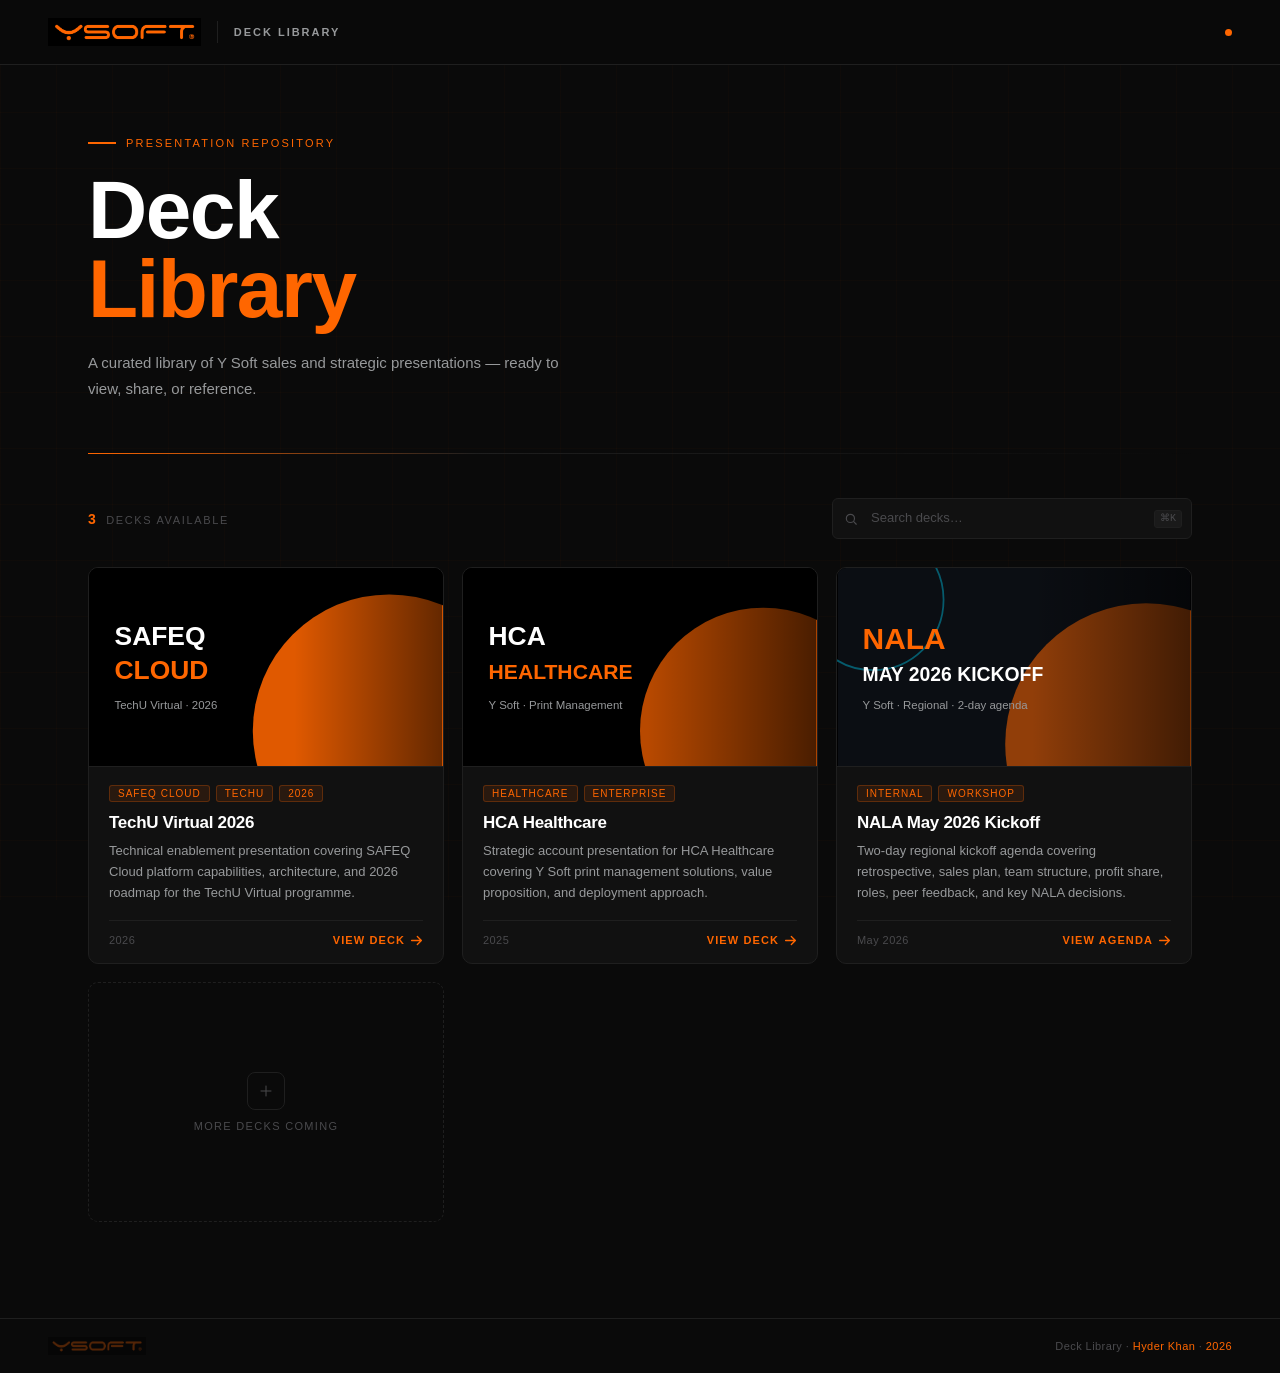
==== index.html @ 1282438c "Add NALA May 2026 Kickoff agenda + HCA Three Options edits - New deck: nala-may-2026-kickoff (2-day " ====
<!DOCTYPE html>
<html lang="en">
<head>
<meta charset="UTF-8">
<meta name="viewport" content="width=device-width, initial-scale=1.0">
<title>Y Soft · Deck Library</title>
<style>
  :root {
    --ys-orange:        #FF6600;
    --ys-orange-dim:    rgba(255,102,0,0.10);
    --ys-orange-border: rgba(255,102,0,0.25);
    --bg:               #0a0a0a;
    --surface:          #111111;
    --border:           #1f1f1f;
    --text:             #ffffff;
    --muted:            #97999B;
    --muted2:           #4a4a4d;
  }

  *, *::before, *::after { box-sizing: border-box; margin: 0; padding: 0; }

  body {
    background: var(--bg);
    color: var(--text);
    font-family: Arial, sans-serif;
    min-height: 100vh;
    overflow-x: hidden;
  }

  body::before {
    content: '';
    position: fixed;
    inset: 0;
    background-image:
      linear-gradient(rgba(255,102,0,0.025) 1px, transparent 1px),
      linear-gradient(90deg, rgba(255,102,0,0.025) 1px, transparent 1px);
    background-size: 56px 56px;
    pointer-events: none;
    z-index: 0;
  }

  /* Header */
  header {
    position: sticky;
    top: 0;
    z-index: 100;
    background: rgba(10,10,10,0.95);
    backdrop-filter: blur(14px);
    -webkit-backdrop-filter: blur(14px);
    border-bottom: 1px solid var(--border);
    padding: 0 48px;
  }

  .header-inner {
    max-width: 1200px;
    margin: 0 auto;
    height: 64px;
    display: flex;
    align-items: center;
    justify-content: space-between;
  }

  .logo { display: flex; align-items: center; gap: 16px; text-decoration: none; }

  .logo-img {
    height: 28px;
    width: auto;
    display: block;
  }

  .logo-divider { width: 1px; height: 22px; background: var(--border); }

  .logo-label {
    font-family: 'Arial Black', Arial, sans-serif;
    font-weight: 900;
    font-size: 11px;
    letter-spacing: 0.18em;
    text-transform: uppercase;
    color: var(--muted);
  }

  .live-dot {
    width: 7px; height: 7px; border-radius: 50%; background: var(--ys-orange);
    animation: blink 2.4s ease-in-out infinite;
  }
  @keyframes blink { 0%,100%{opacity:1;} 50%{opacity:0.35;} }

  /* Hero */
  .hero {
    position: relative;
    z-index: 1;
    max-width: 1200px;
    margin: 0 auto;
    padding: 72px 48px 52px;
  }

  .eyebrow { display: flex; align-items: center; gap: 10px; margin-bottom: 22px; }
  .eyebrow-bar { width: 28px; height: 2px; background: var(--ys-orange); }
  .eyebrow-text { font-size: 11px; letter-spacing: 0.2em; text-transform: uppercase; color: var(--ys-orange); }

  .hero-title {
    font-family: 'Arial Black', Arial, sans-serif;
    font-weight: 900;
    font-size: clamp(44px, 6.5vw, 82px);
    line-height: 0.96;
    letter-spacing: -1.5px;
    color: var(--text);
    margin-bottom: 22px;
  }
  .hero-title em { font-style: normal; color: var(--ys-orange); }
  .hero-sub { font-size: 15px; color: var(--muted); max-width: 480px; line-height: 1.7; }

  /* Rule */
  .rule { position: relative; z-index: 1; max-width: 1200px; margin: 0 auto; padding: 0 48px; }
  .rule-line { height: 1px; background: linear-gradient(90deg, var(--ys-orange), var(--border) 35%, transparent); }

  /* Grid */
  .decks { position: relative; z-index: 1; max-width: 1200px; margin: 0 auto; padding: 44px 48px 96px; }

  .grid-meta { display: flex; align-items: baseline; justify-content: space-between; margin-bottom: 28px; }
  .grid-count { font-size: 11px; letter-spacing: 0.15em; text-transform: uppercase; color: var(--muted2); }
  .grid-count strong { color: var(--ys-orange); font-size: 14px; margin-right: 4px; }

  .deck-grid {
    display: grid;
    grid-template-columns: repeat(auto-fill, minmax(340px, 1fr));
    gap: 18px;
  }

  /* Card */
  .card {
    background: var(--surface);
    border: 1px solid var(--border);
    border-radius: 10px;
    overflow: hidden;
    text-decoration: none;
    display: block;
    transition: transform .25s cubic-bezier(.2,0,0,1), border-color .25s, box-shadow .25s;
    animation: up .4s ease both;
  }
  .card:nth-child(1){animation-delay:.06s}
  .card:nth-child(2){animation-delay:.13s}
  .card:nth-child(3){animation-delay:.20s}
  @keyframes up { from{opacity:0;transform:translateY(18px)} to{opacity:1;transform:none} }

  .card:hover {
    transform: translateY(-5px);
    border-color: var(--ys-orange);
    box-shadow: 0 18px 52px rgba(255,102,0,.13), 0 0 0 1px rgba(255,102,0,.18);
  }

  .card-thumb {
    width: 100%; aspect-ratio: 16/9;
    display: block; overflow: hidden;
    border-bottom: 1px solid var(--border);
    background: #000;
  }
  .card-thumb svg { width: 100%; height: 100%; display: block; }

  .card-body { padding: 18px 20px 16px; }

  .card-tags { display: flex; gap: 6px; flex-wrap: wrap; margin-bottom: 11px; }
  .tag {
    font-size: 10px; letter-spacing: .1em; text-transform: uppercase;
    color: var(--ys-orange);
    background: var(--ys-orange-dim);
    border: 1px solid var(--ys-orange-border);
    padding: 2px 8px; border-radius: 3px;
  }

  .card-title {
    font-family: 'Arial Black', Arial, sans-serif;
    font-weight: 900; font-size: 17px;
    color: var(--text); line-height: 1.2;
    letter-spacing: -.3px; margin-bottom: 8px;
  }

  .card-desc { font-size: 13px; color: var(--muted); line-height: 1.6; margin-bottom: 16px; }

  .card-foot {
    display: flex; align-items: center; justify-content: space-between;
    padding-top: 13px; border-top: 1px solid var(--border);
  }
  .card-date { font-size: 11px; color: var(--muted2); letter-spacing: .04em; }

  .card-cta {
    display: flex; align-items: center; gap: 5px;
    font-size: 11px; font-weight: 700; letter-spacing: .1em; text-transform: uppercase;
    color: var(--ys-orange); transition: gap .2s;
  }
  .card:hover .card-cta { gap: 9px; }
  .card-cta svg { width: 13px; height: 13px; transition: transform .2s; }
  .card:hover .card-cta svg { transform: translateX(2px); }

  /* Placeholder */
  .card-placeholder {
    background: transparent;
    border: 1px dashed var(--border);
    border-radius: 10px;
    min-height: 240px;
    display: flex; flex-direction: column;
    align-items: center; justify-content: center; gap: 10px;
  }
  .ph-icon {
    width: 38px; height: 38px; border-radius: 8px;
    border: 1px solid var(--border);
    display: flex; align-items: center; justify-content: center;
    color: var(--muted2);
  }
  .ph-text { font-size: 11px; letter-spacing: .12em; text-transform: uppercase; color: var(--muted2); }

  /* Footer */
  footer { position: relative; z-index: 1; border-top: 1px solid var(--border); padding: 18px 48px; }
  .footer-inner {
    max-width: 1200px; margin: 0 auto;
    display: flex; align-items: center; justify-content: space-between;
  }
  .footer-logo { height: 18px; width: auto; opacity: 0.3; display: block; }
  .footer-text { font-size: 11px; color: var(--muted2); letter-spacing: .04em; }
  .footer-text span { color: var(--ys-orange); }

  @media(max-width:768px){
    header,.hero,.rule,.decks,footer { padding-left: 20px; padding-right: 20px; }
    .hero { padding-top: 40px; padding-bottom: 32px; }
    .deck-grid { grid-template-columns: 1fr; }
    .grid-meta { flex-direction: column; align-items: stretch; gap: 12px; }
    .search { max-width: 100%; }
    .search-kbd { display: none; }
  }

  /* Search */
  .grid-meta { display: flex; align-items: center; justify-content: space-between; gap: 18px; }
  .search { position: relative; flex: 1; max-width: 360px; }
  .search input {
    width: 100%;
    background: var(--surface);
    border: 1px solid var(--border);
    border-radius: 6px;
    color: var(--text);
    font: 13px/1.4 Arial, sans-serif;
    padding: 10px 56px 10px 38px;
    outline: none;
    transition: border-color .2s, box-shadow .2s;
  }
  .search input::placeholder { color: var(--muted2); }
  .search input:focus {
    border-color: var(--ys-orange);
    box-shadow: 0 0 0 3px rgba(255,102,0,0.10);
  }
  .search input::-webkit-search-cancel-button { display: none; }
  .search-icon {
    position: absolute; left: 12px; top: 50%;
    transform: translateY(-50%);
    width: 14px; height: 14px;
    color: var(--muted2);
    pointer-events: none;
  }
  .search-kbd {
    position: absolute; right: 10px; top: 50%;
    transform: translateY(-50%);
    font: 10px/1 ui-monospace, "SF Mono", Menlo, monospace;
    color: var(--muted2);
    background: rgba(255,255,255,0.04);
    border: 1px solid var(--border);
    border-radius: 3px;
    padding: 3px 5px;
    pointer-events: none;
  }
  .search-clear {
    position: absolute; right: 8px; top: 50%;
    transform: translateY(-50%);
    width: 22px; height: 22px;
    border: 0; border-radius: 4px;
    background: transparent; color: var(--muted);
    cursor: pointer;
    display: none;
    align-items: center; justify-content: center;
  }
  .search-clear:hover { color: var(--text); background: var(--border); }
  .search.has-value .search-kbd { display: none; }
  .search.has-value .search-clear { display: flex; }

  /* Filter states */
  .card.is-hidden, .card-placeholder.is-hidden { display: none; }

  .empty-state {
    display: none;
    text-align: center;
    padding: 56px 20px 80px;
    color: var(--muted);
  }
  .empty-state.is-shown { display: block; }
  .empty-state strong {
    color: var(--text); display: block;
    margin-bottom: 6px; font-size: 15px;
    font-family: 'Arial Black', Arial, sans-serif;
    letter-spacing: -.2px;
  }
  .empty-state em { font-style: normal; color: var(--ys-orange); }
  .empty-state span { font-size: 12px; color: var(--muted2); }

  /* Highlight matches */
  .card mark {
    background: var(--ys-orange-dim);
    color: var(--ys-orange);
    padding: 0 2px;
    border-radius: 2px;
  }
</style>
</head>
<body>

<header>
  <div class="header-inner">
    <a href="/" class="logo">
      <img class="logo-img" src="[data-uri]" alt="Y Soft">
      <div class="logo-divider"></div>
      <span class="logo-label">Deck Library</span>
    </a>
    <div class="live-dot"></div>
  </div>
</header>

<section class="hero">
  <div class="eyebrow">
    <div class="eyebrow-bar"></div>
    <span class="eyebrow-text">Presentation Repository</span>
  </div>
  <h1 class="hero-title">Deck<br><em>Library</em></h1>
  <p class="hero-sub">A curated library of Y Soft sales and strategic presentations — ready to view, share, or reference.</p>
</section>

<div class="rule"><div class="rule-line"></div></div>

<section class="decks">
  <div class="grid-meta">
    <span class="grid-count"><strong id="count">2</strong> <span id="count-label">decks available</span></span>
    <div class="search" id="search">
      <svg class="search-icon" viewBox="0 0 24 24" fill="none" stroke="currentColor" stroke-width="2" stroke-linecap="round" stroke-linejoin="round" aria-hidden="true">
        <circle cx="11" cy="11" r="7"/>
        <path d="M21 21l-4.35-4.35"/>
      </svg>
      <input type="search" id="search-input" placeholder="Search decks…" aria-label="Search decks" autocomplete="off" />
      <span class="search-kbd" aria-hidden="true">⌘K</span>
      <button class="search-clear" id="search-clear" type="button" aria-label="Clear search">
        <svg width="12" height="12" viewBox="0 0 24 24" fill="none" stroke="currentColor" stroke-width="2.4" stroke-linecap="round"><path d="M6 6l12 12M18 6L6 18"/></svg>
      </button>
    </div>
  </div>

  <div class="deck-grid">

    <!-- TechU 2026 -->
    <a class="card" href="./techu2026/">
      <div class="card-thumb">
        <svg viewBox="0 0 400 225" xmlns="http://www.w3.org/2000/svg">
          <rect width="400" height="225" fill="#000"/>
          <circle cx="340" cy="185" r="155" fill="#FF6600" opacity="0.88"/>
          <defs>
            <linearGradient id="g1" x1="0" y1="0" x2="1" y2="0">
              <stop offset="0%" stop-color="#000" stop-opacity="0"/>
              <stop offset="58%" stop-color="#000" stop-opacity="0"/>
              <stop offset="100%" stop-color="#000" stop-opacity="0.55"/>
            </linearGradient>
          </defs>
          <rect width="400" height="225" fill="url(#g1)"/>
          <text x="28" y="88" font-family="Arial Black,sans-serif" font-weight="900" font-size="30" fill="#ffffff">SAFEQ</text>
          <text x="28" y="126" font-family="Arial Black,sans-serif" font-weight="900" font-size="30" fill="#FF6600">CLOUD</text>
          <text x="28" y="160" font-family="Arial,sans-serif" font-size="13" fill="#97999B">TechU Virtual · 2026</text>
        </svg>
      </div>
      <div class="card-body">
        <div class="card-tags">
          <span class="tag">SAFEQ Cloud</span>
          <span class="tag">TechU</span>
          <span class="tag">2026</span>
        </div>
        <div class="card-title">TechU Virtual 2026</div>
        <p class="card-desc">Technical enablement presentation covering SAFEQ Cloud platform capabilities, architecture, and 2026 roadmap for the TechU Virtual programme.</p>
        <div class="card-foot">
          <span class="card-date">2026</span>
          <span class="card-cta">View Deck
            <svg viewBox="0 0 24 24" fill="none" stroke="currentColor" stroke-width="2.5">
              <path stroke-linecap="round" stroke-linejoin="round" d="M13.5 4.5 21 12m0 0-7.5 7.5M21 12H3"/>
            </svg>
          </span>
        </div>
      </div>
    </a>

    <!-- HCA Healthcare -->
    <a class="card" href="./hca-healthcare/">
      <div class="card-thumb">
        <svg viewBox="0 0 400 225" xmlns="http://www.w3.org/2000/svg">
          <rect width="400" height="225" fill="#000"/>
          <circle cx="340" cy="185" r="140" fill="#FF6600" opacity="0.72"/>
          <defs>
            <linearGradient id="g2" x1="0" y1="0" x2="1" y2="0">
              <stop offset="0%" stop-color="#000" stop-opacity="0"/>
              <stop offset="52%" stop-color="#000" stop-opacity="0"/>
              <stop offset="100%" stop-color="#000" stop-opacity="0.60"/>
            </linearGradient>
          </defs>
          <rect width="400" height="225" fill="url(#g2)"/>
          <text x="28" y="88" font-family="Arial Black,sans-serif" font-weight="900" font-size="30" fill="#ffffff">HCA</text>
          <text x="28" y="126" font-family="Arial Black,sans-serif" font-weight="900" font-size="24" fill="#FF6600">HEALTHCARE</text>
          <text x="28" y="160" font-family="Arial,sans-serif" font-size="13" fill="#97999B">Y Soft · Print Management</text>
        </svg>
      </div>
      <div class="card-body">
        <div class="card-tags">
          <span class="tag">Healthcare</span>
          <span class="tag">Enterprise</span>
        </div>
        <div class="card-title">HCA Healthcare</div>
        <p class="card-desc">Strategic account presentation for HCA Healthcare covering Y Soft print management solutions, value proposition, and deployment approach.</p>
        <div class="card-foot">
          <span class="card-date">2025</span>
          <span class="card-cta">View Deck
            <svg viewBox="0 0 24 24" fill="none" stroke="currentColor" stroke-width="2.5">
              <path stroke-linecap="round" stroke-linejoin="round" d="M13.5 4.5 21 12m0 0-7.5 7.5M21 12H3"/>
            </svg>
          </span>
        </div>
      </div>
    </a>

    <!-- NALA May 2026 Kickoff -->
    <a class="card" href="./nala-may-2026-kickoff/">
      <div class="card-thumb">
        <svg viewBox="0 0 400 225" xmlns="http://www.w3.org/2000/svg">
          <rect width="400" height="225" fill="#0B0E13"/>
          <circle cx="350" cy="200" r="160" fill="#FF6600" opacity="0.55"/>
          <circle cx="40" cy="36" r="80" fill="none" stroke="#009CB6" stroke-width="2" opacity="0.55"/>
          <defs>
            <linearGradient id="g3" x1="0" y1="0" x2="1" y2="0">
              <stop offset="0%" stop-color="#000" stop-opacity="0"/>
              <stop offset="55%" stop-color="#000" stop-opacity="0"/>
              <stop offset="100%" stop-color="#000" stop-opacity="0.55"/>
            </linearGradient>
          </defs>
          <rect width="400" height="225" fill="url(#g3)"/>
          <text x="28" y="92" font-family="Arial Black,sans-serif" font-weight="900" font-size="34" fill="#FF6600">NALA</text>
          <text x="28" y="128" font-family="Arial Black,sans-serif" font-weight="900" font-size="22" fill="#ffffff">MAY 2026 KICKOFF</text>
          <text x="28" y="160" font-family="Arial,sans-serif" font-size="13" fill="#97999B">Y Soft · Regional · 2-day agenda</text>
        </svg>
      </div>
      <div class="card-body">
        <div class="card-tags">
          <span class="tag">Internal</span>
          <span class="tag">Workshop</span>
        </div>
        <div class="card-title">NALA May 2026 Kickoff</div>
        <p class="card-desc">Two-day regional kickoff agenda covering retrospective, sales plan, team structure, profit share, roles, peer feedback, and key NALA decisions.</p>
        <div class="card-foot">
          <span class="card-date">May 2026</span>
          <span class="card-cta">View Agenda
            <svg viewBox="0 0 24 24" fill="none" stroke="currentColor" stroke-width="2.5">
              <path stroke-linecap="round" stroke-linejoin="round" d="M13.5 4.5 21 12m0 0-7.5 7.5M21 12H3"/>
            </svg>
          </span>
        </div>
      </div>
    </a>

    <!-- Placeholder -->
    <div class="card-placeholder">
      <div class="ph-icon">
        <svg width="16" height="16" viewBox="0 0 24 24" fill="none" stroke="currentColor" stroke-width="1.5">
          <path stroke-linecap="round" stroke-linejoin="round" d="M12 4.5v15m7.5-7.5h-15"/>
        </svg>
      </div>
      <span class="ph-text">More decks coming</span>
    </div>

  </div>

  <div class="empty-state" id="empty-state" role="status" aria-live="polite">
    <strong>No decks match <em id="empty-q"></em></strong>
    <span>Try a different keyword, or clear the search.</span>
  </div>
</section>

<footer>
  <div class="footer-inner">
    <img class="footer-logo" src="[data-uri]" alt="Y Soft">
    <span class="footer-text">Deck Library · <span>Hyder Khan</span> · <span id="yr"></span></span>
  </div>
</footer>

<script>document.getElementById('yr').textContent = new Date().getFullYear();</script>

<script>
(() => {
  const $ = (s) => document.querySelector(s);
  const $$ = (s) => Array.from(document.querySelectorAll(s));

  const wrap      = $('#search');
  const input     = $('#search-input');
  const clearBtn  = $('#search-clear');
  const count     = $('#count');
  const countLbl  = $('#count-label');
  const empty     = $('#empty-state');
  const emptyQ    = $('#empty-q');

  const cards = $$('.card[href]');
  const placeholder = $('.card-placeholder');

  const items = cards.map((el) => ({
    el,
    titleEl: el.querySelector('.card-title'),
    descEl:  el.querySelector('.card-desc'),
    title:   el.querySelector('.card-title')?.textContent || '',
    desc:    el.querySelector('.card-desc')?.textContent  || '',
    tags:    Array.from(el.querySelectorAll('.tag')).map((t) => t.textContent).join(' '),
  }));

  function escapeRegExp(s) { return s.replace(/[.*+?^${}()|[\]\\]/g, '\\$&'); }

  // Replace child nodes safely (no innerHTML); wrap matches in <mark>.
  function applyHighlight(el, text, q) {
    if (!el) return;
    el.replaceChildren();
    if (!q) { el.appendChild(document.createTextNode(text)); return; }
    const re = new RegExp('(' + escapeRegExp(q) + ')', 'gi');
    text.split(re).forEach((part, i) => {
      if (!part) return;
      if (i % 2 === 1) {
        const mark = document.createElement('mark');
        mark.textContent = part;
        el.appendChild(mark);
      } else {
        el.appendChild(document.createTextNode(part));
      }
    });
  }

  function applyFilter(q) {
    const needle = q.trim().toLowerCase();
    let visible = 0;
    items.forEach((it) => {
      const hay = (it.title + ' ' + it.desc + ' ' + it.tags).toLowerCase();
      const match = !needle || hay.includes(needle);
      it.el.classList.toggle('is-hidden', !match);
      if (match) visible++;
      applyHighlight(it.titleEl, it.title, needle);
      applyHighlight(it.descEl,  it.desc,  needle);
    });

    if (placeholder) placeholder.classList.toggle('is-hidden', !!needle);

    count.textContent = visible;
    countLbl.textContent = (visible === 1 ? 'deck' : 'decks') + (needle ? ' found' : ' available');

    const showEmpty = !!needle && visible === 0;
    empty.classList.toggle('is-shown', showEmpty);
    if (showEmpty) emptyQ.textContent = '“' + q + '”';

    wrap.classList.toggle('has-value', !!needle);

    const url = new URL(location.href);
    if (needle) url.searchParams.set('q', q);
    else url.searchParams.delete('q');
    history.replaceState(null, '', url.toString());
  }

  // Init: pick up ?q= on page load
  const initial = new URLSearchParams(location.search).get('q') || '';
  if (initial) input.value = initial;
  applyFilter(input.value);

  input.addEventListener('input', (e) => applyFilter(e.target.value));
  clearBtn.addEventListener('click', () => { input.value = ''; applyFilter(''); input.focus(); });

  // ⌘/Ctrl + K to focus, Esc to clear
  window.addEventListener('keydown', (e) => {
    const isMod = e.metaKey || e.ctrlKey;
    if (isMod && e.key.toLowerCase() === 'k') {
      e.preventDefault(); input.focus(); input.select();
    } else if (e.key === 'Escape' && document.activeElement === input) {
      input.value = ''; applyFilter(''); input.blur();
    }
  });
})();
</script>
</body>
</html>
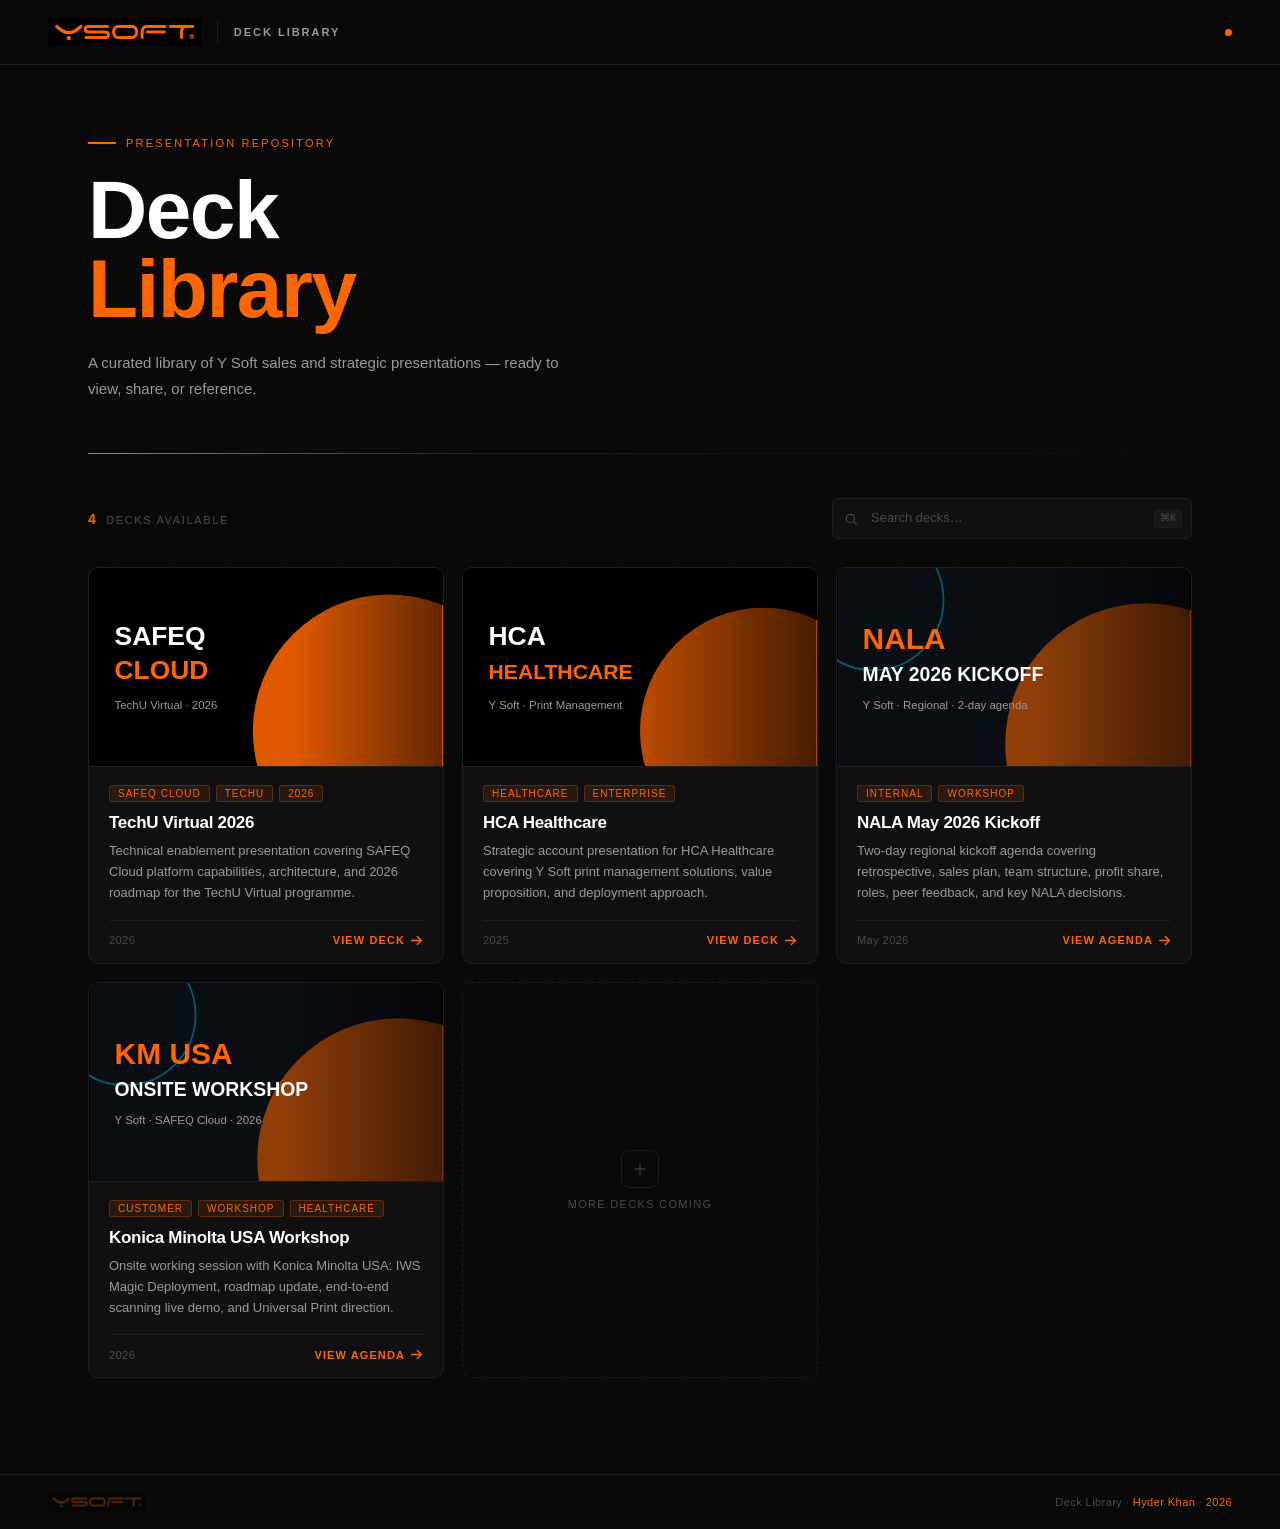
==== commit 18a88b83: "Add SAFEQ Cloud TechU Fundamentals deck + KM USA workshop - safeq-cloud-techu-fundamentals: Class 1 " ====
--- a/index.html
+++ b/index.html
@@ -463,6 +463,45 @@
       </div>
     </a>
 
+    <!-- Konica Minolta USA Workshop -->
+    <a class="card" href="./konica-minolta-usa-workshop/">
+      <div class="card-thumb">
+        <svg viewBox="0 0 400 225" xmlns="http://www.w3.org/2000/svg">
+          <rect width="400" height="225" fill="#0B0E13"/>
+          <circle cx="350" cy="200" r="160" fill="#FF6600" opacity="0.55"/>
+          <circle cx="40" cy="36" r="80" fill="none" stroke="#009CB6" stroke-width="2" opacity="0.55"/>
+          <defs>
+            <linearGradient id="g4" x1="0" y1="0" x2="1" y2="0">
+              <stop offset="0%" stop-color="#000" stop-opacity="0"/>
+              <stop offset="55%" stop-color="#000" stop-opacity="0"/>
+              <stop offset="100%" stop-color="#000" stop-opacity="0.55"/>
+            </linearGradient>
+          </defs>
+          <rect width="400" height="225" fill="url(#g4)"/>
+          <text x="28" y="92" font-family="Arial Black,sans-serif" font-weight="900" font-size="34" fill="#FF6600">KM USA</text>
+          <text x="28" y="128" font-family="Arial Black,sans-serif" font-weight="900" font-size="22" fill="#ffffff">ONSITE WORKSHOP</text>
+          <text x="28" y="160" font-family="Arial,sans-serif" font-size="13" fill="#97999B">Y Soft &middot; SAFEQ Cloud &middot; 2026</text>
+        </svg>
+      </div>
+      <div class="card-body">
+        <div class="card-tags">
+          <span class="tag">Customer</span>
+          <span class="tag">Workshop</span>
+          <span class="tag">Healthcare</span>
+        </div>
+        <div class="card-title">Konica Minolta USA Workshop</div>
+        <p class="card-desc">Onsite working session with Konica Minolta USA: IWS Magic Deployment, roadmap update, end-to-end scanning live demo, and Universal Print direction.</p>
+        <div class="card-foot">
+          <span class="card-date">2026</span>
+          <span class="card-cta">View Agenda
+            <svg viewBox="0 0 24 24" fill="none" stroke="currentColor" stroke-width="2.5">
+              <path stroke-linecap="round" stroke-linejoin="round" d="M13.5 4.5 21 12m0 0-7.5 7.5M21 12H3"/>
+            </svg>
+          </span>
+        </div>
+      </div>
+    </a>
+
     <!-- Placeholder -->
     <div class="card-placeholder">
       <div class="ph-icon">
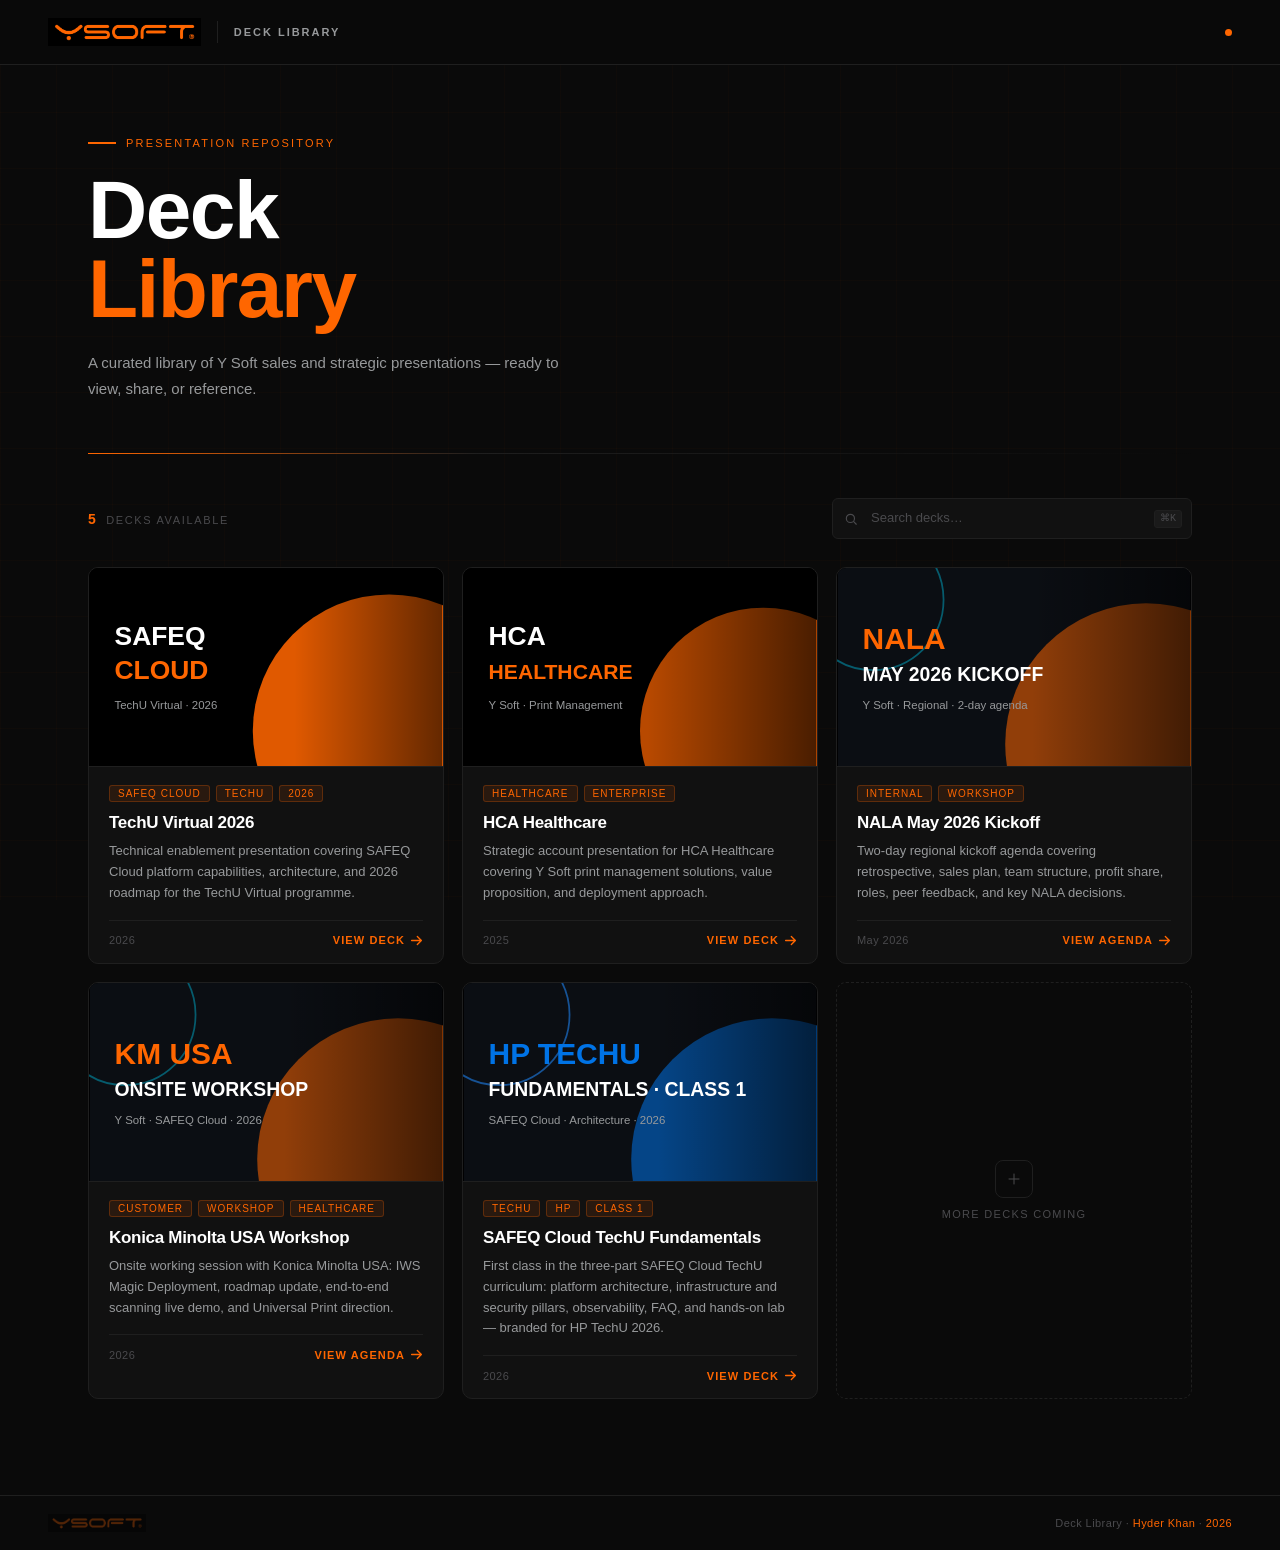
==== commit e34dbd50: "SAFEQ Cloud TechU Fundamentals: blue theme + card grids + gallery card - Migrate deck-wide accent fr" ====
--- a/index.html
+++ b/index.html
@@ -502,6 +502,45 @@
       </div>
     </a>
 
+    <!-- SAFEQ Cloud TechU Fundamentals (Class 1) -->
+    <a class="card" href="./safeq-cloud-techu-fundamentals/">
+      <div class="card-thumb">
+        <svg viewBox="0 0 400 225" xmlns="http://www.w3.org/2000/svg">
+          <rect width="400" height="225" fill="#0B0E13"/>
+          <circle cx="350" cy="200" r="160" fill="#0073E6" opacity="0.55"/>
+          <circle cx="40" cy="36" r="80" fill="none" stroke="#1F8AFF" stroke-width="2" opacity="0.55"/>
+          <defs>
+            <linearGradient id="g5" x1="0" y1="0" x2="1" y2="0">
+              <stop offset="0%" stop-color="#000" stop-opacity="0"/>
+              <stop offset="55%" stop-color="#000" stop-opacity="0"/>
+              <stop offset="100%" stop-color="#000" stop-opacity="0.55"/>
+            </linearGradient>
+          </defs>
+          <rect width="400" height="225" fill="url(#g5)"/>
+          <text x="28" y="92" font-family="Arial Black,sans-serif" font-weight="900" font-size="34" fill="#0073E6">HP TECHU</text>
+          <text x="28" y="128" font-family="Arial Black,sans-serif" font-weight="900" font-size="22" fill="#ffffff">FUNDAMENTALS &middot; CLASS 1</text>
+          <text x="28" y="160" font-family="Arial,sans-serif" font-size="13" fill="#97999B">SAFEQ Cloud &middot; Architecture &middot; 2026</text>
+        </svg>
+      </div>
+      <div class="card-body">
+        <div class="card-tags">
+          <span class="tag">TechU</span>
+          <span class="tag">HP</span>
+          <span class="tag">Class 1</span>
+        </div>
+        <div class="card-title">SAFEQ Cloud TechU Fundamentals</div>
+        <p class="card-desc">First class in the three-part SAFEQ Cloud TechU curriculum: platform architecture, infrastructure and security pillars, observability, FAQ, and hands-on lab &mdash; branded for HP TechU 2026.</p>
+        <div class="card-foot">
+          <span class="card-date">2026</span>
+          <span class="card-cta">View Deck
+            <svg viewBox="0 0 24 24" fill="none" stroke="currentColor" stroke-width="2.5">
+              <path stroke-linecap="round" stroke-linejoin="round" d="M13.5 4.5 21 12m0 0-7.5 7.5M21 12H3"/>
+            </svg>
+          </span>
+        </div>
+      </div>
+    </a>
+
     <!-- Placeholder -->
     <div class="card-placeholder">
       <div class="ph-icon">
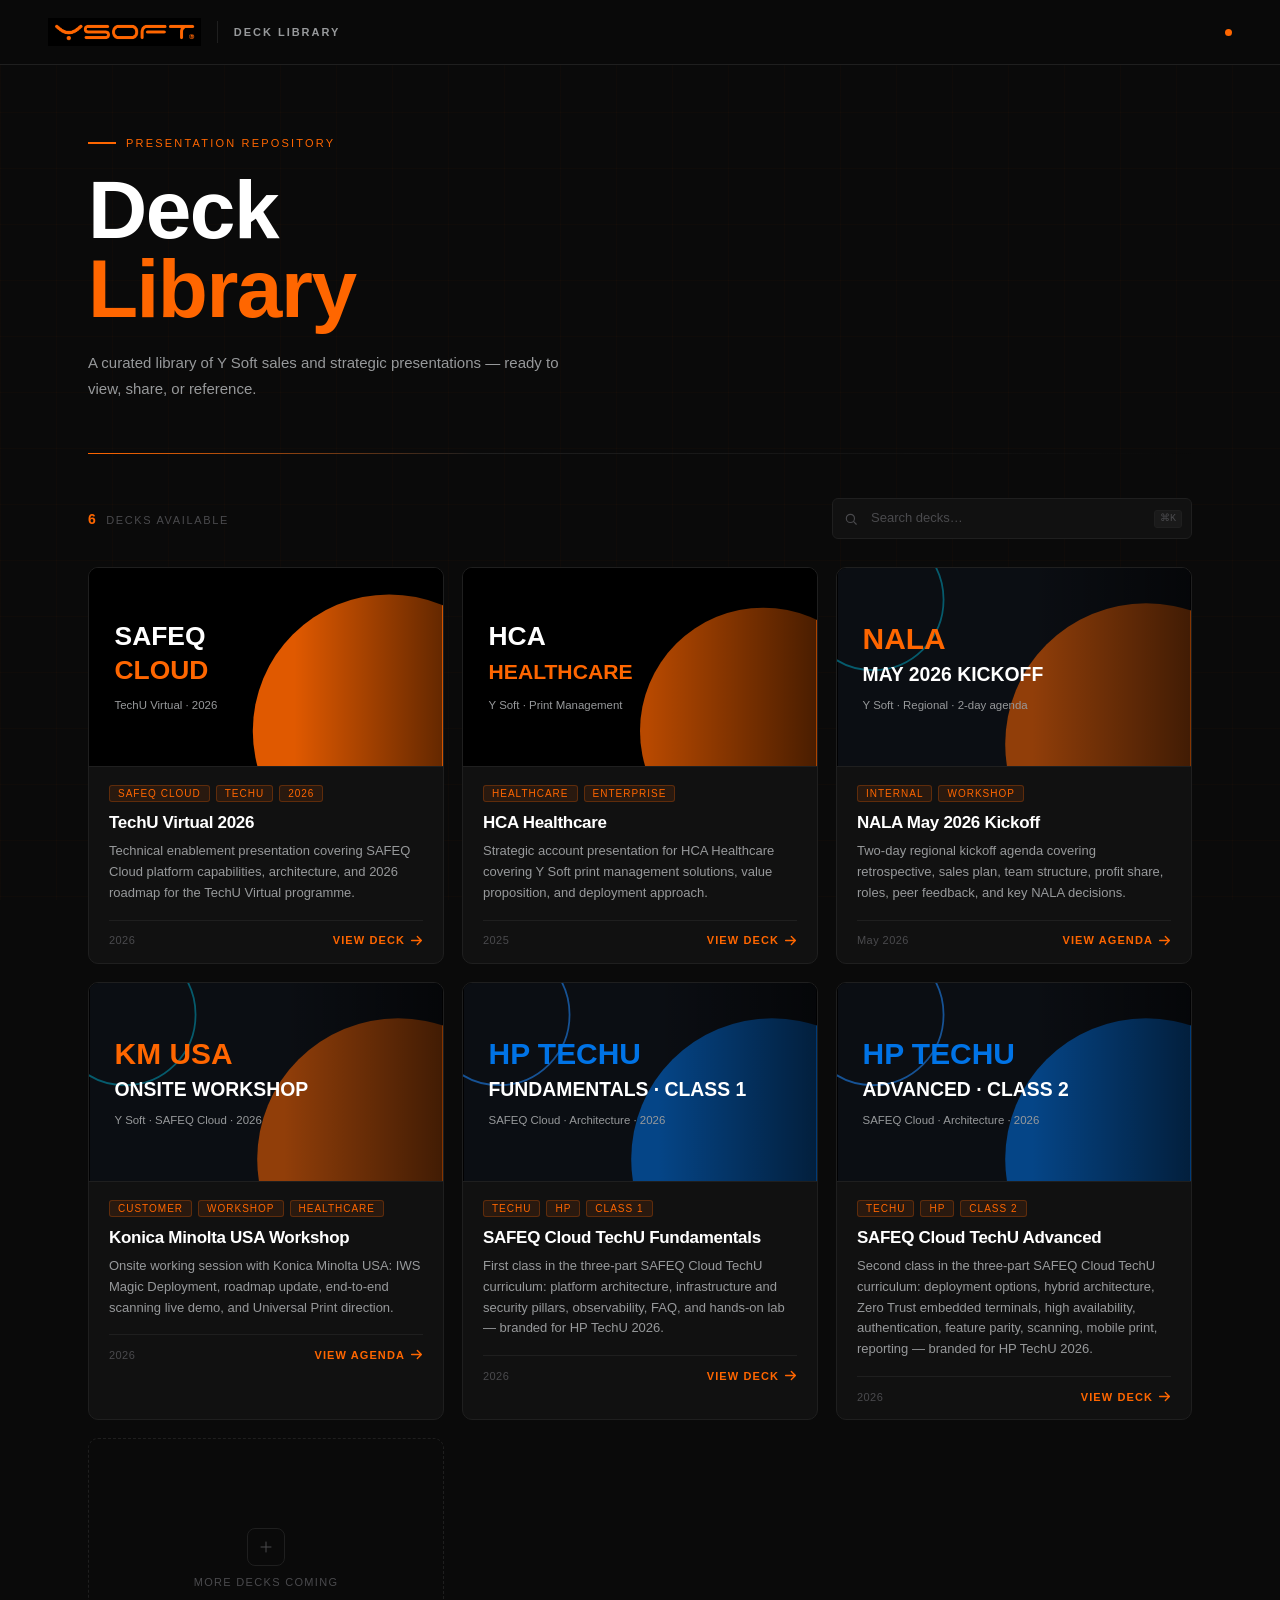
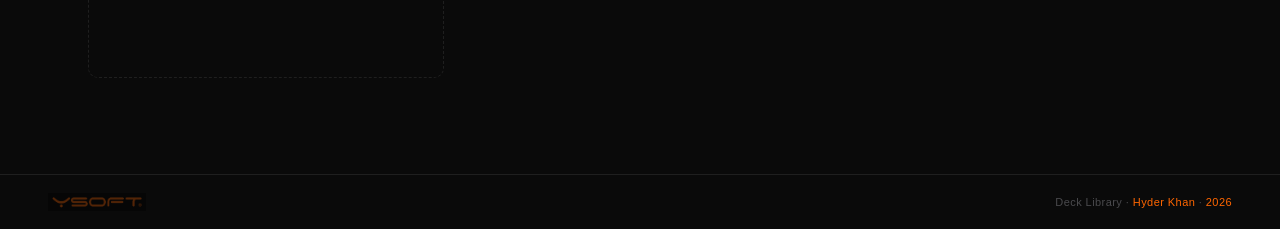
==== commit 4a9103dd: "SAFEQ Cloud TechU Advanced (Class 2): full deck + gallery card 24-slide HP TechU 2026-branded deck f" ====
--- a/index.html
+++ b/index.html
@@ -541,6 +541,45 @@
       </div>
     </a>
 
+    <!-- SAFEQ Cloud TechU Advanced (Class 2) -->
+    <a class="card" href="./safeq-cloud-techu-advanced/">
+      <div class="card-thumb">
+        <svg viewBox="0 0 400 225" xmlns="http://www.w3.org/2000/svg">
+          <rect width="400" height="225" fill="#0B0E13"/>
+          <circle cx="350" cy="200" r="160" fill="#0073E6" opacity="0.55"/>
+          <circle cx="40" cy="36" r="80" fill="none" stroke="#1F8AFF" stroke-width="2" opacity="0.55"/>
+          <defs>
+            <linearGradient id="g6" x1="0" y1="0" x2="1" y2="0">
+              <stop offset="0%" stop-color="#000" stop-opacity="0"/>
+              <stop offset="55%" stop-color="#000" stop-opacity="0"/>
+              <stop offset="100%" stop-color="#000" stop-opacity="0.55"/>
+            </linearGradient>
+          </defs>
+          <rect width="400" height="225" fill="url(#g6)"/>
+          <text x="28" y="92" font-family="Arial Black,sans-serif" font-weight="900" font-size="34" fill="#0073E6">HP TECHU</text>
+          <text x="28" y="128" font-family="Arial Black,sans-serif" font-weight="900" font-size="22" fill="#ffffff">ADVANCED &middot; CLASS 2</text>
+          <text x="28" y="160" font-family="Arial,sans-serif" font-size="13" fill="#97999B">SAFEQ Cloud &middot; Architecture &middot; 2026</text>
+        </svg>
+      </div>
+      <div class="card-body">
+        <div class="card-tags">
+          <span class="tag">TechU</span>
+          <span class="tag">HP</span>
+          <span class="tag">Class 2</span>
+        </div>
+        <div class="card-title">SAFEQ Cloud TechU Advanced</div>
+        <p class="card-desc">Second class in the three-part SAFEQ Cloud TechU curriculum: deployment options, hybrid architecture, Zero Trust embedded terminals, high availability, authentication, feature parity, scanning, mobile print, reporting &mdash; branded for HP TechU 2026.</p>
+        <div class="card-foot">
+          <span class="card-date">2026</span>
+          <span class="card-cta">View Deck
+            <svg viewBox="0 0 24 24" fill="none" stroke="currentColor" stroke-width="2.5">
+              <path stroke-linecap="round" stroke-linejoin="round" d="M13.5 4.5 21 12m0 0-7.5 7.5M21 12H3"/>
+            </svg>
+          </span>
+        </div>
+      </div>
+    </a>
+
     <!-- Placeholder -->
     <div class="card-placeholder">
       <div class="ph-icon">
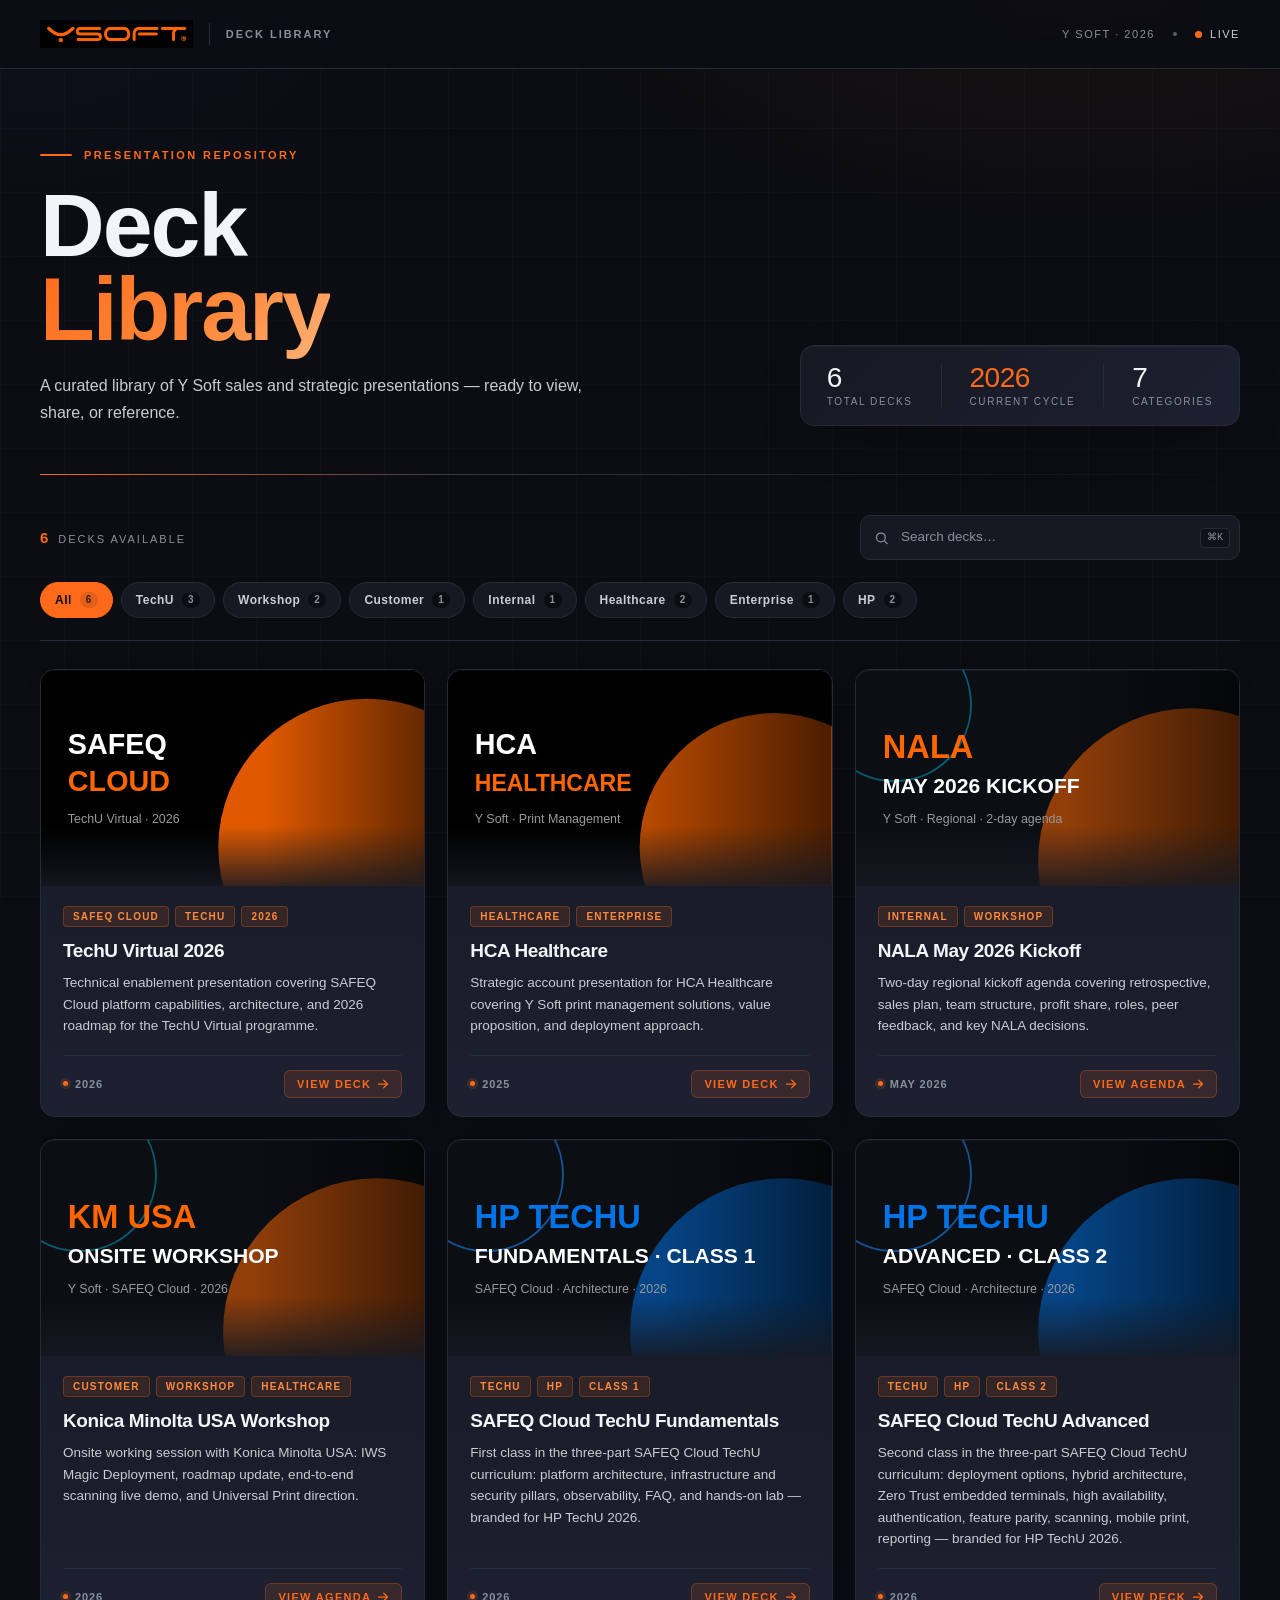
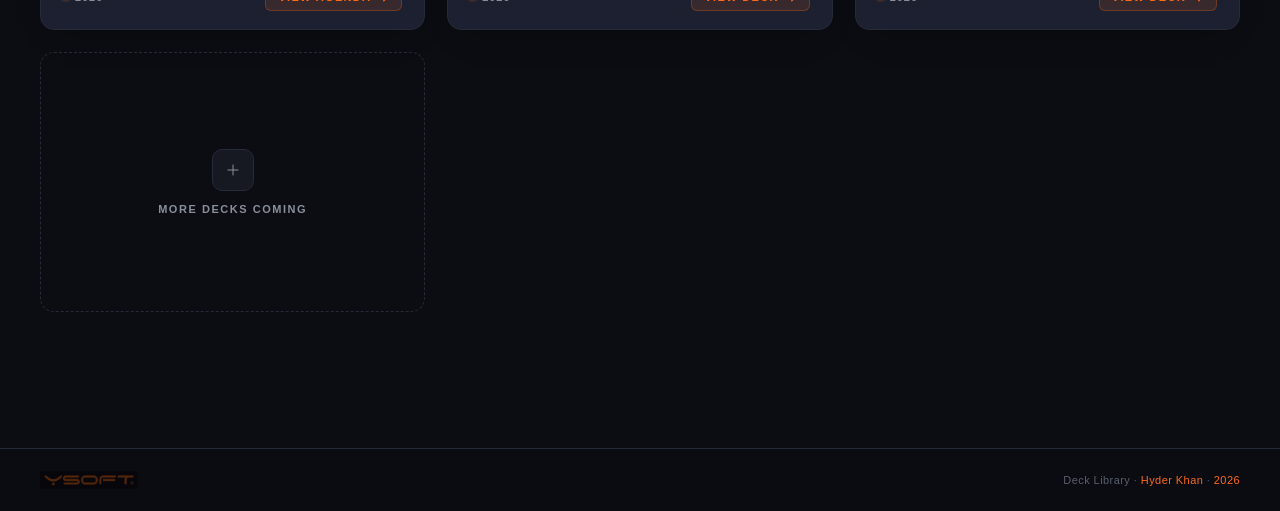
==== commit 52080bea: "Deck Library: revamp landing for wide screens and contrast - max-width 1640px with 4-col grid at ≥15" ====
--- a/index.html
+++ b/index.html
@@ -6,15 +6,24 @@
 <title>Y Soft · Deck Library</title>
 <style>
   :root {
-    --ys-orange:        #FF6600;
-    --ys-orange-dim:    rgba(255,102,0,0.10);
-    --ys-orange-border: rgba(255,102,0,0.25);
-    --bg:               #0a0a0a;
-    --surface:          #111111;
-    --border:           #1f1f1f;
-    --text:             #ffffff;
-    --muted:            #97999B;
-    --muted2:           #4a4a4d;
+    --ys-orange:        #FF6A1A;
+    --ys-orange-bright: #FF8A3D;
+    --ys-orange-dim:    rgba(255,106,26,0.12);
+    --ys-orange-soft:   rgba(255,106,26,0.06);
+    --ys-orange-border: rgba(255,106,26,0.28);
+    --bg:               #0b0d12;
+    --bg-2:             #0f1218;
+    --surface:          #161922;
+    --surface-2:        #1c2030;
+    --surface-hi:       #232838;
+    --border:           #262b39;
+    --border-strong:    #34394a;
+    --text:             #f3f4f7;
+    --text-2:           #c9ccd4;
+    --muted:            #8a8f9c;
+    --muted2:           #5a5f6e;
+    --max:              1640px;
+    --max-hero:         1640px;
   }
 
   *, *::before, *::after { box-sizing: border-box; margin: 0; padding: 0; }
@@ -32,9 +41,11 @@
     position: fixed;
     inset: 0;
     background-image:
-      linear-gradient(rgba(255,102,0,0.025) 1px, transparent 1px),
-      linear-gradient(90deg, rgba(255,102,0,0.025) 1px, transparent 1px);
-    background-size: 56px 56px;
+      radial-gradient(1100px 600px at 85% -10%, rgba(255,106,26,0.07), transparent 60%),
+      radial-gradient(900px 500px at 0% 0%, rgba(80,120,255,0.04), transparent 60%),
+      linear-gradient(rgba(255,255,255,0.018) 1px, transparent 1px),
+      linear-gradient(90deg, rgba(255,255,255,0.018) 1px, transparent 1px);
+    background-size: auto, auto, 64px 64px, 64px 64px;
     pointer-events: none;
     z-index: 0;
   }
@@ -44,20 +55,31 @@
     position: sticky;
     top: 0;
     z-index: 100;
-    background: rgba(10,10,10,0.95);
-    backdrop-filter: blur(14px);
-    -webkit-backdrop-filter: blur(14px);
+    background: rgba(11,13,18,0.78);
+    backdrop-filter: blur(18px) saturate(140%);
+    -webkit-backdrop-filter: blur(18px) saturate(140%);
     border-bottom: 1px solid var(--border);
-    padding: 0 48px;
+    padding: 0 40px;
   }
 
   .header-inner {
-    max-width: 1200px;
+    max-width: var(--max);
     margin: 0 auto;
-    height: 64px;
+    height: 68px;
     display: flex;
     align-items: center;
     justify-content: space-between;
+  }
+
+  .header-meta {
+    display: flex; align-items: center; gap: 18px;
+    font-size: 11px; letter-spacing: .14em; text-transform: uppercase;
+    color: var(--muted);
+  }
+  .header-meta .dot { width: 4px; height: 4px; border-radius: 50%; background: var(--muted2); }
+  .header-meta .live {
+    display: inline-flex; align-items: center; gap: 8px;
+    color: var(--text-2);
   }
 
   .logo { display: flex; align-items: center; gap: 16px; text-decoration: none; }
@@ -77,6 +99,7 @@
     letter-spacing: 0.18em;
     text-transform: uppercase;
     color: var(--muted);
+    white-space: nowrap;
   }
 
   .live-dot {
@@ -89,130 +112,248 @@
   .hero {
     position: relative;
     z-index: 1;
-    max-width: 1200px;
+    max-width: var(--max-hero);
     margin: 0 auto;
-    padding: 72px 48px 52px;
-  }
-
-  .eyebrow { display: flex; align-items: center; gap: 10px; margin-bottom: 22px; }
-  .eyebrow-bar { width: 28px; height: 2px; background: var(--ys-orange); }
-  .eyebrow-text { font-size: 11px; letter-spacing: 0.2em; text-transform: uppercase; color: var(--ys-orange); }
+    padding: 80px 40px 48px;
+    display: grid;
+    grid-template-columns: minmax(0, 1fr) auto;
+    align-items: end;
+    gap: 48px;
+  }
+
+  .hero-main { min-width: 0; }
+
+  .eyebrow { display: flex; align-items: center; gap: 12px; margin-bottom: 22px; }
+  .eyebrow-bar { width: 32px; height: 2px; background: var(--ys-orange); border-radius: 2px; }
+  .eyebrow-text { font-size: 11px; letter-spacing: 0.22em; text-transform: uppercase; color: var(--ys-orange); font-weight: 700; }
 
   .hero-title {
     font-family: 'Arial Black', Arial, sans-serif;
     font-weight: 900;
-    font-size: clamp(44px, 6.5vw, 82px);
-    line-height: 0.96;
-    letter-spacing: -1.5px;
+    font-size: clamp(48px, 7vw, 96px);
+    line-height: 0.94;
+    letter-spacing: -2px;
     color: var(--text);
     margin-bottom: 22px;
   }
-  .hero-title em { font-style: normal; color: var(--ys-orange); }
-  .hero-sub { font-size: 15px; color: var(--muted); max-width: 480px; line-height: 1.7; }
+  .hero-title em { font-style: normal; background: linear-gradient(135deg, var(--ys-orange) 0%, var(--ys-orange-bright) 60%, #ffb37a 100%); -webkit-background-clip: text; background-clip: text; -webkit-text-fill-color: transparent; }
+  .hero-sub { font-size: 16px; color: var(--text-2); max-width: 560px; line-height: 1.65; }
+
+  .hero-stats {
+    display: flex;
+    gap: 28px;
+    padding: 18px 26px;
+    background: linear-gradient(135deg, var(--surface) 0%, var(--surface-2) 100%);
+    border: 1px solid var(--border);
+    border-radius: 14px;
+    box-shadow: 0 18px 60px -28px rgba(0,0,0,0.6), inset 0 1px 0 rgba(255,255,255,0.04);
+  }
+  .hero-stat { display: flex; flex-direction: column; gap: 4px; min-width: 0; }
+  .hero-stat-num {
+    font-family: 'Arial Black', Arial, sans-serif;
+    font-size: 28px; line-height: 1; letter-spacing: -.5px;
+    color: var(--text);
+  }
+  .hero-stat-num em { font-style: normal; color: var(--ys-orange); }
+  .hero-stat-label { font-size: 10px; letter-spacing: .16em; text-transform: uppercase; color: var(--muted); }
+  .hero-stat-divider { width: 1px; align-self: stretch; background: var(--border); }
+  @media (max-width: 980px) {
+    .hero { grid-template-columns: 1fr; gap: 28px; align-items: start; }
+    .hero-stats { width: max-content; }
+  }
 
   /* Rule */
-  .rule { position: relative; z-index: 1; max-width: 1200px; margin: 0 auto; padding: 0 48px; }
-  .rule-line { height: 1px; background: linear-gradient(90deg, var(--ys-orange), var(--border) 35%, transparent); }
+  .rule { position: relative; z-index: 1; max-width: var(--max); margin: 0 auto; padding: 0 40px; }
+  .rule-line { height: 1px; background: linear-gradient(90deg, var(--ys-orange), var(--border-strong) 35%, transparent); }
 
   /* Grid */
-  .decks { position: relative; z-index: 1; max-width: 1200px; margin: 0 auto; padding: 44px 48px 96px; }
-
-  .grid-meta { display: flex; align-items: baseline; justify-content: space-between; margin-bottom: 28px; }
-  .grid-count { font-size: 11px; letter-spacing: 0.15em; text-transform: uppercase; color: var(--muted2); }
-  .grid-count strong { color: var(--ys-orange); font-size: 14px; margin-right: 4px; }
+  .decks { position: relative; z-index: 1; max-width: var(--max); margin: 0 auto; padding: 40px 40px 96px; }
+
+  .grid-meta { display: flex; align-items: center; justify-content: space-between; margin-bottom: 22px; gap: 20px; flex-wrap: wrap; }
+  .grid-count { font-size: 11px; letter-spacing: 0.18em; text-transform: uppercase; color: var(--muted); display: inline-flex; align-items: baseline; gap: 8px; }
+  .grid-count strong { color: var(--ys-orange); font-size: 15px; font-family: 'Arial Black', Arial, sans-serif; }
+
+  /* Filter chips */
+  .filters {
+    display: flex; flex-wrap: wrap; gap: 8px;
+    margin-bottom: 28px;
+    padding-bottom: 22px;
+    border-bottom: 1px solid var(--border);
+  }
+  .chip {
+    appearance: none;
+    border: 1px solid var(--border);
+    background: var(--surface);
+    color: var(--text-2);
+    font: 600 12px/1 Arial, sans-serif;
+    letter-spacing: .04em;
+    padding: 9px 14px;
+    border-radius: 999px;
+    cursor: pointer;
+    transition: all .18s ease;
+    display: inline-flex; align-items: center; gap: 8px;
+  }
+  .chip:hover { border-color: var(--border-strong); color: var(--text); background: var(--surface-2); }
+  .chip[aria-pressed="true"] {
+    background: var(--ys-orange);
+    border-color: var(--ys-orange);
+    color: #0b0d12;
+  }
+  .chip .chip-count {
+    font: 700 10px/1 Arial, sans-serif;
+    color: var(--muted);
+    background: var(--bg);
+    padding: 3px 6px;
+    border-radius: 999px;
+    min-width: 18px;
+    text-align: center;
+  }
+  .chip[aria-pressed="true"] .chip-count { color: rgba(11,13,18,0.8); background: rgba(11,13,18,0.12); }
 
   .deck-grid {
     display: grid;
-    grid-template-columns: repeat(auto-fill, minmax(340px, 1fr));
-    gap: 18px;
+    grid-template-columns: repeat(auto-fill, minmax(360px, 1fr));
+    gap: 22px;
+  }
+  @media (min-width: 1280px) {
+    .deck-grid { grid-template-columns: repeat(3, 1fr); }
+  }
+  @media (min-width: 1560px) {
+    .deck-grid { grid-template-columns: repeat(4, 1fr); }
   }
 
   /* Card */
   .card {
-    background: var(--surface);
+    position: relative;
+    background: linear-gradient(180deg, var(--surface) 0%, var(--surface-2) 100%);
     border: 1px solid var(--border);
-    border-radius: 10px;
+    border-radius: 14px;
     overflow: hidden;
     text-decoration: none;
-    display: block;
-    transition: transform .25s cubic-bezier(.2,0,0,1), border-color .25s, box-shadow .25s;
-    animation: up .4s ease both;
-  }
-  .card:nth-child(1){animation-delay:.06s}
-  .card:nth-child(2){animation-delay:.13s}
-  .card:nth-child(3){animation-delay:.20s}
+    display: flex;
+    flex-direction: column;
+    transition: transform .3s cubic-bezier(.2,0,0,1), border-color .25s, box-shadow .3s;
+    animation: up .45s cubic-bezier(.2,0,0,1) both;
+    box-shadow: 0 1px 0 rgba(255,255,255,0.03) inset, 0 12px 28px -18px rgba(0,0,0,0.5);
+  }
+  .card::after {
+    content: '';
+    position: absolute; inset: 0;
+    border-radius: inherit;
+    pointer-events: none;
+    box-shadow: inset 0 1px 0 rgba(255,255,255,0.05);
+  }
+  .card:nth-child(1){animation-delay:.04s}
+  .card:nth-child(2){animation-delay:.10s}
+  .card:nth-child(3){animation-delay:.16s}
+  .card:nth-child(4){animation-delay:.22s}
+  .card:nth-child(5){animation-delay:.28s}
+  .card:nth-child(6){animation-delay:.34s}
   @keyframes up { from{opacity:0;transform:translateY(18px)} to{opacity:1;transform:none} }
 
   .card:hover {
-    transform: translateY(-5px);
-    border-color: var(--ys-orange);
-    box-shadow: 0 18px 52px rgba(255,102,0,.13), 0 0 0 1px rgba(255,102,0,.18);
+    transform: translateY(-6px);
+    border-color: var(--ys-orange-border);
+    box-shadow:
+      0 1px 0 rgba(255,255,255,0.05) inset,
+      0 28px 60px -22px rgba(255,106,26,0.32),
+      0 0 0 1px rgba(255,106,26,0.16);
   }
 
   .card-thumb {
+    position: relative;
     width: 100%; aspect-ratio: 16/9;
     display: block; overflow: hidden;
-    border-bottom: 1px solid var(--border);
-    background: #000;
+    background: linear-gradient(135deg, #1a1d28 0%, #0f1218 100%);
   }
   .card-thumb svg { width: 100%; height: 100%; display: block; }
-
-  .card-body { padding: 18px 20px 16px; }
-
-  .card-tags { display: flex; gap: 6px; flex-wrap: wrap; margin-bottom: 11px; }
+  .card-thumb::after {
+    content: '';
+    position: absolute; left: 0; right: 0; bottom: 0; height: 60px;
+    background: linear-gradient(to bottom, transparent, rgba(22,25,34,0.85));
+    pointer-events: none;
+  }
+
+  .card-body { padding: 20px 22px 18px; display: flex; flex-direction: column; flex: 1; }
+
+  .card-tags { display: flex; gap: 6px; flex-wrap: wrap; margin-bottom: 13px; }
   .tag {
-    font-size: 10px; letter-spacing: .1em; text-transform: uppercase;
+    font-size: 10px; font-weight: 700; letter-spacing: .12em; text-transform: uppercase;
+    color: var(--ys-orange-bright);
+    background: var(--ys-orange-dim);
+    border: 1px solid var(--ys-orange-border);
+    padding: 4px 9px; border-radius: 4px;
+  }
+
+  .card-title {
+    font-family: 'Arial Black', Arial, sans-serif;
+    font-weight: 900; font-size: 19px;
+    color: var(--text); line-height: 1.18;
+    letter-spacing: -.4px; margin-bottom: 10px;
+  }
+
+  .card-desc { font-size: 13.5px; color: var(--text-2); line-height: 1.6; margin-bottom: 18px; flex: 1; }
+
+  .card-foot {
+    display: flex; align-items: center; justify-content: space-between;
+    padding-top: 14px; border-top: 1px solid var(--border);
+    margin-top: auto;
+  }
+  .card-date {
+    font-size: 11px; color: var(--muted); letter-spacing: .08em;
+    text-transform: uppercase; font-weight: 600;
+    display: inline-flex; align-items: center; gap: 7px;
+  }
+  .card-date::before {
+    content: '';
+    width: 5px; height: 5px; border-radius: 50%;
+    background: var(--ys-orange);
+    box-shadow: 0 0 0 3px rgba(255,106,26,0.15);
+  }
+
+  .card-cta {
+    display: inline-flex; align-items: center; gap: 6px;
+    font-size: 11px; font-weight: 700; letter-spacing: .12em; text-transform: uppercase;
     color: var(--ys-orange);
     background: var(--ys-orange-dim);
     border: 1px solid var(--ys-orange-border);
-    padding: 2px 8px; border-radius: 3px;
-  }
-
-  .card-title {
-    font-family: 'Arial Black', Arial, sans-serif;
-    font-weight: 900; font-size: 17px;
-    color: var(--text); line-height: 1.2;
-    letter-spacing: -.3px; margin-bottom: 8px;
-  }
-
-  .card-desc { font-size: 13px; color: var(--muted); line-height: 1.6; margin-bottom: 16px; }
-
-  .card-foot {
-    display: flex; align-items: center; justify-content: space-between;
-    padding-top: 13px; border-top: 1px solid var(--border);
-  }
-  .card-date { font-size: 11px; color: var(--muted2); letter-spacing: .04em; }
-
-  .card-cta {
-    display: flex; align-items: center; gap: 5px;
-    font-size: 11px; font-weight: 700; letter-spacing: .1em; text-transform: uppercase;
-    color: var(--ys-orange); transition: gap .2s;
-  }
-  .card:hover .card-cta { gap: 9px; }
-  .card-cta svg { width: 13px; height: 13px; transition: transform .2s; }
+    padding: 7px 12px;
+    border-radius: 6px;
+    transition: all .2s;
+  }
+  .card:hover .card-cta {
+    color: #0b0d12;
+    background: var(--ys-orange);
+    border-color: var(--ys-orange);
+    gap: 9px;
+  }
+  .card-cta svg { width: 12px; height: 12px; transition: transform .2s; }
   .card:hover .card-cta svg { transform: translateX(2px); }
 
   /* Placeholder */
   .card-placeholder {
     background: transparent;
-    border: 1px dashed var(--border);
-    border-radius: 10px;
-    min-height: 240px;
+    border: 1.5px dashed var(--border);
+    border-radius: 14px;
+    min-height: 260px;
     display: flex; flex-direction: column;
-    align-items: center; justify-content: center; gap: 10px;
-  }
+    align-items: center; justify-content: center; gap: 12px;
+    transition: border-color .2s;
+  }
+  .card-placeholder:hover { border-color: var(--border-strong); }
   .ph-icon {
-    width: 38px; height: 38px; border-radius: 8px;
+    width: 42px; height: 42px; border-radius: 10px;
     border: 1px solid var(--border);
+    background: var(--surface);
     display: flex; align-items: center; justify-content: center;
-    color: var(--muted2);
-  }
-  .ph-text { font-size: 11px; letter-spacing: .12em; text-transform: uppercase; color: var(--muted2); }
+    color: var(--muted);
+  }
+  .ph-text { font-size: 11px; letter-spacing: .14em; text-transform: uppercase; color: var(--muted); font-weight: 600; }
 
   /* Footer */
-  footer { position: relative; z-index: 1; border-top: 1px solid var(--border); padding: 18px 48px; }
+  footer { position: relative; z-index: 1; border-top: 1px solid var(--border); padding: 22px 40px; margin-top: 40px; background: rgba(11,13,18,0.6); }
   .footer-inner {
-    max-width: 1200px; margin: 0 auto;
+    max-width: var(--max); margin: 0 auto;
     display: flex; align-items: center; justify-content: space-between;
   }
   .footer-logo { height: 18px; width: auto; opacity: 0.3; display: block; }
@@ -221,62 +362,67 @@
 
   @media(max-width:768px){
     header,.hero,.rule,.decks,footer { padding-left: 20px; padding-right: 20px; }
-    .hero { padding-top: 40px; padding-bottom: 32px; }
+    .hero { padding-top: 48px; padding-bottom: 32px; }
     .deck-grid { grid-template-columns: 1fr; }
     .grid-meta { flex-direction: column; align-items: stretch; gap: 12px; }
-    .search { max-width: 100%; }
+    .search { max-width: 100%; width: 100%; }
     .search-kbd { display: none; }
+    .hero-stats { gap: 18px; padding: 14px 18px; }
+    .hero-stat-num { font-size: 22px; }
+    .header-meta span:not(.live):not(.live-dot) { display: none; }
+    .header-meta .dot { display: none; }
   }
 
   /* Search */
-  .grid-meta { display: flex; align-items: center; justify-content: space-between; gap: 18px; }
-  .search { position: relative; flex: 1; max-width: 360px; }
+  .search { position: relative; flex: 0 0 auto; width: 380px; max-width: 100%; }
   .search input {
     width: 100%;
     background: var(--surface);
     border: 1px solid var(--border);
-    border-radius: 6px;
+    border-radius: 10px;
     color: var(--text);
-    font: 13px/1.4 Arial, sans-serif;
-    padding: 10px 56px 10px 38px;
+    font: 13.5px/1.4 Arial, sans-serif;
+    padding: 12px 64px 12px 40px;
     outline: none;
-    transition: border-color .2s, box-shadow .2s;
-  }
-  .search input::placeholder { color: var(--muted2); }
+    transition: border-color .2s, box-shadow .2s, background .2s;
+  }
+  .search input::placeholder { color: var(--muted); }
+  .search input:hover { border-color: var(--border-strong); }
   .search input:focus {
     border-color: var(--ys-orange);
-    box-shadow: 0 0 0 3px rgba(255,102,0,0.10);
+    background: var(--surface-2);
+    box-shadow: 0 0 0 3px rgba(255,106,26,0.12);
   }
   .search input::-webkit-search-cancel-button { display: none; }
   .search-icon {
-    position: absolute; left: 12px; top: 50%;
+    position: absolute; left: 14px; top: 50%;
     transform: translateY(-50%);
-    width: 14px; height: 14px;
-    color: var(--muted2);
+    width: 15px; height: 15px;
+    color: var(--muted);
     pointer-events: none;
   }
   .search-kbd {
     position: absolute; right: 10px; top: 50%;
     transform: translateY(-50%);
     font: 10px/1 ui-monospace, "SF Mono", Menlo, monospace;
-    color: var(--muted2);
-    background: rgba(255,255,255,0.04);
+    color: var(--muted);
+    background: var(--bg-2);
     border: 1px solid var(--border);
-    border-radius: 3px;
-    padding: 3px 5px;
+    border-radius: 4px;
+    padding: 4px 6px;
     pointer-events: none;
   }
   .search-clear {
     position: absolute; right: 8px; top: 50%;
     transform: translateY(-50%);
-    width: 22px; height: 22px;
-    border: 0; border-radius: 4px;
+    width: 24px; height: 24px;
+    border: 0; border-radius: 5px;
     background: transparent; color: var(--muted);
     cursor: pointer;
     display: none;
     align-items: center; justify-content: center;
   }
-  .search-clear:hover { color: var(--text); background: var(--border); }
+  .search-clear:hover { color: var(--text); background: var(--surface-hi); }
   .search.has-value .search-kbd { display: none; }
   .search.has-value .search-clear { display: flex; }
 
@@ -297,6 +443,13 @@
     letter-spacing: -.2px;
   }
   .empty-state em { font-style: normal; color: var(--ys-orange); }
+
+  mark {
+    background: rgba(255,106,26,0.22);
+    color: var(--text);
+    padding: 0 2px;
+    border-radius: 2px;
+  }
   .empty-state span { font-size: 12px; color: var(--muted2); }
 
   /* Highlight matches */
@@ -317,17 +470,39 @@
       <div class="logo-divider"></div>
       <span class="logo-label">Deck Library</span>
     </a>
-    <div class="live-dot"></div>
+    <div class="header-meta">
+      <span>Y Soft · 2026</span>
+      <span class="dot"></span>
+      <span class="live"><span class="live-dot"></span> Live</span>
+    </div>
   </div>
 </header>
 
 <section class="hero">
-  <div class="eyebrow">
-    <div class="eyebrow-bar"></div>
-    <span class="eyebrow-text">Presentation Repository</span>
+  <div class="hero-main">
+    <div class="eyebrow">
+      <div class="eyebrow-bar"></div>
+      <span class="eyebrow-text">Presentation Repository</span>
+    </div>
+    <h1 class="hero-title">Deck<br><em>Library</em></h1>
+    <p class="hero-sub">A curated library of Y Soft sales and strategic presentations — ready to view, share, or reference.</p>
   </div>
-  <h1 class="hero-title">Deck<br><em>Library</em></h1>
-  <p class="hero-sub">A curated library of Y Soft sales and strategic presentations — ready to view, share, or reference.</p>
+  <div class="hero-stats" aria-hidden="true">
+    <div class="hero-stat">
+      <span class="hero-stat-num" id="stat-total">6</span>
+      <span class="hero-stat-label">Total Decks</span>
+    </div>
+    <div class="hero-stat-divider"></div>
+    <div class="hero-stat">
+      <span class="hero-stat-num"><em>2026</em></span>
+      <span class="hero-stat-label">Current Cycle</span>
+    </div>
+    <div class="hero-stat-divider"></div>
+    <div class="hero-stat">
+      <span class="hero-stat-num" id="stat-tags">8</span>
+      <span class="hero-stat-label">Categories</span>
+    </div>
+  </div>
 </section>
 
 <div class="rule"><div class="rule-line"></div></div>
@@ -346,6 +521,17 @@
         <svg width="12" height="12" viewBox="0 0 24 24" fill="none" stroke="currentColor" stroke-width="2.4" stroke-linecap="round"><path d="M6 6l12 12M18 6L6 18"/></svg>
       </button>
     </div>
+  </div>
+
+  <div class="filters" id="filters" role="toolbar" aria-label="Filter decks by category">
+    <button class="chip" data-filter="all" aria-pressed="true" type="button">All</button>
+    <button class="chip" data-filter="techu" aria-pressed="false" type="button">TechU</button>
+    <button class="chip" data-filter="workshop" aria-pressed="false" type="button">Workshop</button>
+    <button class="chip" data-filter="customer" aria-pressed="false" type="button">Customer</button>
+    <button class="chip" data-filter="internal" aria-pressed="false" type="button">Internal</button>
+    <button class="chip" data-filter="healthcare" aria-pressed="false" type="button">Healthcare</button>
+    <button class="chip" data-filter="enterprise" aria-pressed="false" type="button">Enterprise</button>
+    <button class="chip" data-filter="hp" aria-pressed="false" type="button">HP</button>
   </div>
 
   <div class="deck-grid">
@@ -622,6 +808,7 @@
 
   const cards = $$('.card[href]');
   const placeholder = $('.card-placeholder');
+  const chips = $$('.chip');
 
   const items = cards.map((el) => ({
     el,
@@ -630,7 +817,10 @@
     title:   el.querySelector('.card-title')?.textContent || '',
     desc:    el.querySelector('.card-desc')?.textContent  || '',
     tags:    Array.from(el.querySelectorAll('.tag')).map((t) => t.textContent).join(' '),
+    tagSet:  new Set(Array.from(el.querySelectorAll('.tag')).map((t) => t.textContent.toLowerCase().replace(/\s+/g, ''))),
   }));
+
+  let activeFilter = 'all';
 
   function escapeRegExp(s) { return s.replace(/[.*+?^${}()|[\]\\]/g, '\\$&'); }
 
@@ -657,14 +847,16 @@
     let visible = 0;
     items.forEach((it) => {
       const hay = (it.title + ' ' + it.desc + ' ' + it.tags).toLowerCase();
-      const match = !needle || hay.includes(needle);
+      const matchText = !needle || hay.includes(needle);
+      const matchTag = activeFilter === 'all' || it.tagSet.has(activeFilter);
+      const match = matchText && matchTag;
       it.el.classList.toggle('is-hidden', !match);
       if (match) visible++;
       applyHighlight(it.titleEl, it.title, needle);
       applyHighlight(it.descEl,  it.desc,  needle);
     });
 
-    if (placeholder) placeholder.classList.toggle('is-hidden', !!needle);
+    if (placeholder) placeholder.classList.toggle('is-hidden', !!needle || activeFilter !== 'all');
 
     count.textContent = visible;
     countLbl.textContent = (visible === 1 ? 'deck' : 'decks') + (needle ? ' found' : ' available');
@@ -680,6 +872,36 @@
     else url.searchParams.delete('q');
     history.replaceState(null, '', url.toString());
   }
+
+  // Per-chip counts + total
+  const totalEl = document.getElementById('stat-total');
+  if (totalEl) totalEl.textContent = items.length;
+  const tagsEl = document.getElementById('stat-tags');
+  if (tagsEl) tagsEl.textContent = chips.length - 1;
+
+  chips.forEach((chip) => {
+    const f = chip.dataset.filter;
+    if (f === 'all') {
+      const c = document.createElement('span'); c.className = 'chip-count'; c.textContent = items.length; chip.appendChild(c);
+      return;
+    }
+    const n = items.filter((it) => it.tagSet.has(f)).length;
+    if (n > 0) {
+      const c = document.createElement('span'); c.className = 'chip-count'; c.textContent = n; chip.appendChild(c);
+    } else {
+      chip.style.display = 'none';
+    }
+  });
+
+  chips.forEach((chip) => {
+    chip.addEventListener('click', () => {
+      const f = chip.dataset.filter;
+      if (activeFilter === f) return;
+      activeFilter = f;
+      chips.forEach((c) => c.setAttribute('aria-pressed', c === chip ? 'true' : 'false'));
+      applyFilter(input.value);
+    });
+  });
 
   // Init: pick up ?q= on page load
   const initial = new URLSearchParams(location.search).get('q') || '';
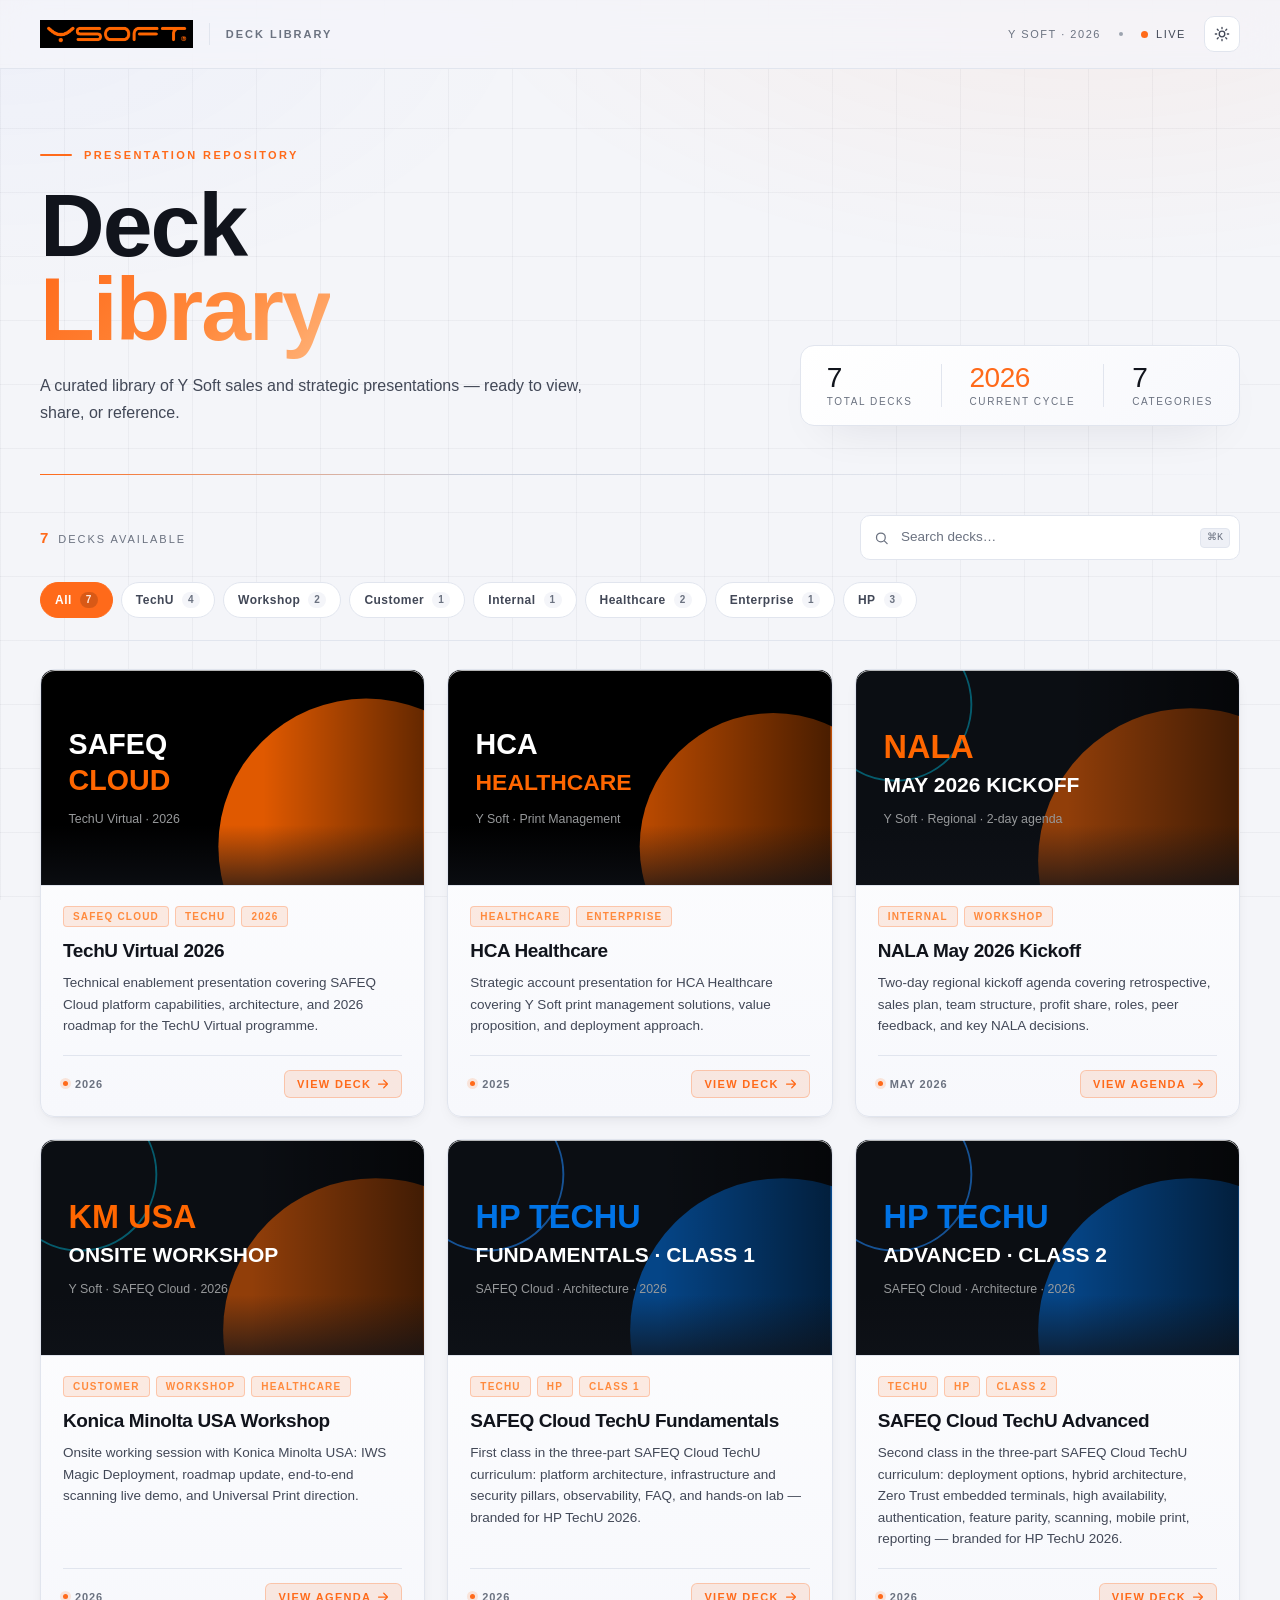
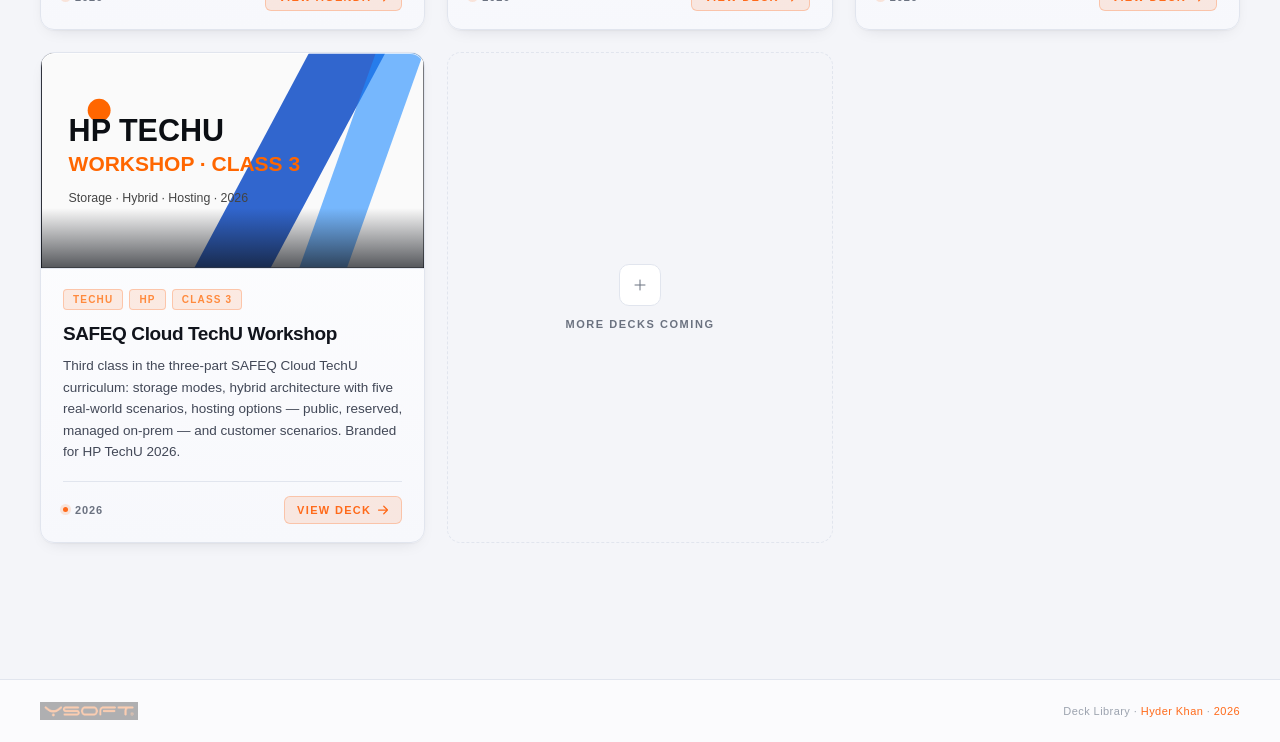
==== commit a86480d0: "Deck Library: add light theme with header toggle - introduce light token set switched by [data-theme" ====
--- a/index.html
+++ b/index.html
@@ -11,6 +11,8 @@
     --ys-orange-dim:    rgba(255,106,26,0.12);
     --ys-orange-soft:   rgba(255,106,26,0.06);
     --ys-orange-border: rgba(255,106,26,0.28);
+
+    /* Dark (default) */
     --bg:               #0b0d12;
     --bg-2:             #0f1218;
     --surface:          #161922;
@@ -22,9 +24,47 @@
     --text-2:           #c9ccd4;
     --muted:            #8a8f9c;
     --muted2:           #5a5f6e;
+
+    --grid-line:        rgba(255,255,255,0.018);
+    --header-bg:        rgba(11,13,18,0.78);
+    --footer-bg:        rgba(11,13,18,0.6);
+    --kbd-bg:           var(--bg-2);
+    --chip-active-fg:   #0b0d12;
+    --inset-hi:         rgba(255,255,255,0.05);
+    --shadow-card:      0 12px 28px -18px rgba(0,0,0,0.5);
+    --shadow-card-hov:  0 28px 60px -22px rgba(255,106,26,0.32), 0 0 0 1px rgba(255,106,26,0.16);
+    --shadow-stats:     0 18px 60px -28px rgba(0,0,0,0.6), inset 0 1px 0 rgba(255,255,255,0.04);
+
     --max:              1640px;
     --max-hero:         1640px;
   }
+
+  [data-theme="light"] {
+    --bg:               #f4f5f9;
+    --bg-2:             #ffffff;
+    --surface:          #ffffff;
+    --surface-2:        #f7f8fc;
+    --surface-hi:       #eef0f6;
+    --border:           #e1e5ee;
+    --border-strong:    #c9cfdc;
+    --text:             #11141c;
+    --text-2:           #424857;
+    --muted:            #6b7280;
+    --muted2:           #9ca3af;
+
+    --grid-line:        rgba(20,24,40,0.04);
+    --header-bg:        rgba(244,245,249,0.82);
+    --footer-bg:        rgba(255,255,255,0.6);
+    --kbd-bg:           #ffffff;
+    --chip-active-fg:   #ffffff;
+    --inset-hi:         rgba(255,255,255,0.7);
+    --shadow-card:      0 6px 18px -10px rgba(20,24,40,0.18), 0 1px 2px rgba(20,24,40,0.04);
+    --shadow-card-hov:  0 22px 44px -18px rgba(255,106,26,0.28), 0 0 0 1px rgba(255,106,26,0.18);
+    --shadow-stats:     0 18px 50px -28px rgba(20,24,40,0.18), inset 0 1px 0 rgba(255,255,255,0.6);
+  }
+
+  html { color-scheme: dark; }
+  [data-theme="light"] { color-scheme: light; }
 
   *, *::before, *::after { box-sizing: border-box; margin: 0; padding: 0; }
 
@@ -43,8 +83,8 @@
     background-image:
       radial-gradient(1100px 600px at 85% -10%, rgba(255,106,26,0.07), transparent 60%),
       radial-gradient(900px 500px at 0% 0%, rgba(80,120,255,0.04), transparent 60%),
-      linear-gradient(rgba(255,255,255,0.018) 1px, transparent 1px),
-      linear-gradient(90deg, rgba(255,255,255,0.018) 1px, transparent 1px);
+      linear-gradient(var(--grid-line) 1px, transparent 1px),
+      linear-gradient(90deg, var(--grid-line) 1px, transparent 1px);
     background-size: auto, auto, 64px 64px, 64px 64px;
     pointer-events: none;
     z-index: 0;
@@ -55,7 +95,7 @@
     position: sticky;
     top: 0;
     z-index: 100;
-    background: rgba(11,13,18,0.78);
+    background: var(--header-bg);
     backdrop-filter: blur(18px) saturate(140%);
     -webkit-backdrop-filter: blur(18px) saturate(140%);
     border-bottom: 1px solid var(--border);
@@ -81,6 +121,26 @@
     display: inline-flex; align-items: center; gap: 8px;
     color: var(--text-2);
   }
+
+  .theme-toggle {
+    appearance: none;
+    background: var(--surface);
+    border: 1px solid var(--border);
+    color: var(--text-2);
+    width: 36px; height: 36px;
+    border-radius: 10px;
+    display: inline-flex; align-items: center; justify-content: center;
+    cursor: pointer;
+    transition: background .2s, border-color .2s, color .2s, transform .2s;
+    position: relative;
+  }
+  .theme-toggle:hover { background: var(--surface-2); border-color: var(--border-strong); color: var(--text); }
+  .theme-toggle:active { transform: scale(0.95); }
+  .theme-toggle svg { width: 16px; height: 16px; transition: opacity .25s, transform .35s cubic-bezier(.2,0,0,1); position: absolute; }
+  .theme-toggle .icon-sun  { opacity: 0; transform: rotate(-90deg) scale(0.6); }
+  .theme-toggle .icon-moon { opacity: 1; transform: rotate(0) scale(1); }
+  [data-theme="light"] .theme-toggle .icon-sun  { opacity: 1; transform: rotate(0) scale(1); }
+  [data-theme="light"] .theme-toggle .icon-moon { opacity: 0; transform: rotate(90deg) scale(0.6); }
 
   .logo { display: flex; align-items: center; gap: 16px; text-decoration: none; }
 
@@ -146,7 +206,7 @@
     background: linear-gradient(135deg, var(--surface) 0%, var(--surface-2) 100%);
     border: 1px solid var(--border);
     border-radius: 14px;
-    box-shadow: 0 18px 60px -28px rgba(0,0,0,0.6), inset 0 1px 0 rgba(255,255,255,0.04);
+    box-shadow: var(--shadow-stats);
   }
   .hero-stat { display: flex; flex-direction: column; gap: 4px; min-width: 0; }
   .hero-stat-num {
@@ -197,7 +257,7 @@
   .chip[aria-pressed="true"] {
     background: var(--ys-orange);
     border-color: var(--ys-orange);
-    color: #0b0d12;
+    color: var(--chip-active-fg);
   }
   .chip .chip-count {
     font: 700 10px/1 Arial, sans-serif;
@@ -208,7 +268,7 @@
     min-width: 18px;
     text-align: center;
   }
-  .chip[aria-pressed="true"] .chip-count { color: rgba(11,13,18,0.8); background: rgba(11,13,18,0.12); }
+  .chip[aria-pressed="true"] .chip-count { color: var(--chip-active-fg); opacity: 0.85; background: rgba(0,0,0,0.18); }
 
   .deck-grid {
     display: grid;
@@ -234,14 +294,14 @@
     flex-direction: column;
     transition: transform .3s cubic-bezier(.2,0,0,1), border-color .25s, box-shadow .3s;
     animation: up .45s cubic-bezier(.2,0,0,1) both;
-    box-shadow: 0 1px 0 rgba(255,255,255,0.03) inset, 0 12px 28px -18px rgba(0,0,0,0.5);
+    box-shadow: var(--shadow-card);
   }
   .card::after {
     content: '';
     position: absolute; inset: 0;
     border-radius: inherit;
     pointer-events: none;
-    box-shadow: inset 0 1px 0 rgba(255,255,255,0.05);
+    box-shadow: inset 0 1px 0 var(--inset-hi);
   }
   .card:nth-child(1){animation-delay:.04s}
   .card:nth-child(2){animation-delay:.10s}
@@ -254,10 +314,7 @@
   .card:hover {
     transform: translateY(-6px);
     border-color: var(--ys-orange-border);
-    box-shadow:
-      0 1px 0 rgba(255,255,255,0.05) inset,
-      0 28px 60px -22px rgba(255,106,26,0.32),
-      0 0 0 1px rgba(255,106,26,0.16);
+    box-shadow: var(--shadow-card-hov);
   }
 
   .card-thumb {
@@ -265,12 +322,13 @@
     width: 100%; aspect-ratio: 16/9;
     display: block; overflow: hidden;
     background: linear-gradient(135deg, #1a1d28 0%, #0f1218 100%);
+    border-bottom: 1px solid var(--border);
   }
   .card-thumb svg { width: 100%; height: 100%; display: block; }
   .card-thumb::after {
     content: '';
     position: absolute; left: 0; right: 0; bottom: 0; height: 60px;
-    background: linear-gradient(to bottom, transparent, rgba(22,25,34,0.85));
+    background: linear-gradient(to bottom, transparent, rgba(15,18,24,0.7));
     pointer-events: none;
   }
 
@@ -322,7 +380,7 @@
     transition: all .2s;
   }
   .card:hover .card-cta {
-    color: #0b0d12;
+    color: var(--chip-active-fg);
     background: var(--ys-orange);
     border-color: var(--ys-orange);
     gap: 9px;
@@ -351,7 +409,7 @@
   .ph-text { font-size: 11px; letter-spacing: .14em; text-transform: uppercase; color: var(--muted); font-weight: 600; }
 
   /* Footer */
-  footer { position: relative; z-index: 1; border-top: 1px solid var(--border); padding: 22px 40px; margin-top: 40px; background: rgba(11,13,18,0.6); }
+  footer { position: relative; z-index: 1; border-top: 1px solid var(--border); padding: 22px 40px; margin-top: 40px; background: var(--footer-bg); }
   .footer-inner {
     max-width: var(--max); margin: 0 auto;
     display: flex; align-items: center; justify-content: space-between;
@@ -406,7 +464,7 @@
     transform: translateY(-50%);
     font: 10px/1 ui-monospace, "SF Mono", Menlo, monospace;
     color: var(--muted);
-    background: var(--bg-2);
+    background: var(--surface-hi);
     border: 1px solid var(--border);
     border-radius: 4px;
     padding: 4px 6px;
@@ -460,6 +518,17 @@
     border-radius: 2px;
   }
 </style>
+<script>
+  // Apply theme before paint to avoid flash
+  (function() {
+    try {
+      var stored = localStorage.getItem('deck-library-theme');
+      var prefersLight = window.matchMedia && window.matchMedia('(prefers-color-scheme: light)').matches;
+      var theme = stored || (prefersLight ? 'light' : 'dark');
+      if (theme === 'light') document.documentElement.setAttribute('data-theme', 'light');
+    } catch (e) {}
+  })();
+</script>
 </head>
 <body>
 
@@ -474,6 +543,15 @@
       <span>Y Soft · 2026</span>
       <span class="dot"></span>
       <span class="live"><span class="live-dot"></span> Live</span>
+      <button class="theme-toggle" id="theme-toggle" type="button" aria-label="Toggle theme" title="Toggle light / dark theme">
+        <svg class="icon-moon" viewBox="0 0 24 24" fill="none" stroke="currentColor" stroke-width="2" stroke-linecap="round" stroke-linejoin="round" aria-hidden="true">
+          <path d="M21 12.79A9 9 0 1 1 11.21 3 7 7 0 0 0 21 12.79z"/>
+        </svg>
+        <svg class="icon-sun" viewBox="0 0 24 24" fill="none" stroke="currentColor" stroke-width="2" stroke-linecap="round" stroke-linejoin="round" aria-hidden="true">
+          <circle cx="12" cy="12" r="4.2"/>
+          <path d="M12 2v2M12 20v2M4.93 4.93l1.41 1.41M17.66 17.66l1.41 1.41M2 12h2M20 12h2M4.93 19.07l1.41-1.41M17.66 6.34l1.41-1.41"/>
+        </svg>
+      </button>
     </div>
   </div>
 </header>
@@ -766,6 +844,38 @@
       </div>
     </a>
 
+    <!-- SAFEQ Cloud TechU Workshop (Class 3) -->
+    <a class="card" href="./safeq-cloud-techu-workshop/">
+      <div class="card-thumb">
+        <svg viewBox="0 0 400 225" xmlns="http://www.w3.org/2000/svg">
+          <rect width="400" height="225" fill="#FAFAFA"/>
+          <polygon points="280,0 360,0 240,225 160,225" fill="#0F4DC7" opacity="0.85"/>
+          <polygon points="350,0 400,0 320,225 270,225" fill="#1F8AFF" opacity="0.6"/>
+          <circle cx="60" cy="60" r="12" fill="#FF6600"/>
+          <text x="28" y="92" font-family="Arial Black,sans-serif" font-weight="900" font-size="32" fill="#0B0E13">HP TECHU</text>
+          <text x="28" y="124" font-family="Arial Black,sans-serif" font-weight="900" font-size="22" fill="#FF6600">WORKSHOP &middot; CLASS 3</text>
+          <text x="28" y="156" font-family="Arial,sans-serif" font-size="13" fill="#444">Storage &middot; Hybrid &middot; Hosting &middot; 2026</text>
+        </svg>
+      </div>
+      <div class="card-body">
+        <div class="card-tags">
+          <span class="tag">TechU</span>
+          <span class="tag">HP</span>
+          <span class="tag">Class 3</span>
+        </div>
+        <div class="card-title">SAFEQ Cloud TechU Workshop</div>
+        <p class="card-desc">Third class in the three-part SAFEQ Cloud TechU curriculum: storage modes, hybrid architecture with five real-world scenarios, hosting options &mdash; public, reserved, managed on-prem &mdash; and customer scenarios. Branded for HP TechU 2026.</p>
+        <div class="card-foot">
+          <span class="card-date">2026</span>
+          <span class="card-cta">View Deck
+            <svg viewBox="0 0 24 24" fill="none" stroke="currentColor" stroke-width="2.5">
+              <path stroke-linecap="round" stroke-linejoin="round" d="M13.5 4.5 21 12m0 0-7.5 7.5M21 12H3"/>
+            </svg>
+          </span>
+        </div>
+      </div>
+    </a>
+
     <!-- Placeholder -->
     <div class="card-placeholder">
       <div class="ph-icon">
@@ -903,6 +1013,24 @@
     });
   });
 
+  // Theme toggle
+  const themeBtn = document.getElementById('theme-toggle');
+  if (themeBtn) {
+    const setLabel = () => {
+      const isLight = document.documentElement.getAttribute('data-theme') === 'light';
+      themeBtn.setAttribute('aria-label', isLight ? 'Switch to dark theme' : 'Switch to light theme');
+      themeBtn.title = isLight ? 'Switch to dark theme' : 'Switch to light theme';
+    };
+    setLabel();
+    themeBtn.addEventListener('click', () => {
+      const isLight = document.documentElement.getAttribute('data-theme') === 'light';
+      if (isLight) document.documentElement.removeAttribute('data-theme');
+      else document.documentElement.setAttribute('data-theme', 'light');
+      try { localStorage.setItem('deck-library-theme', isLight ? 'dark' : 'light'); } catch (e) {}
+      setLabel();
+    });
+  }
+
   // Init: pick up ?q= on page load
   const initial = new URLSearchParams(location.search).get('q') || '';
   if (initial) input.value = initial;
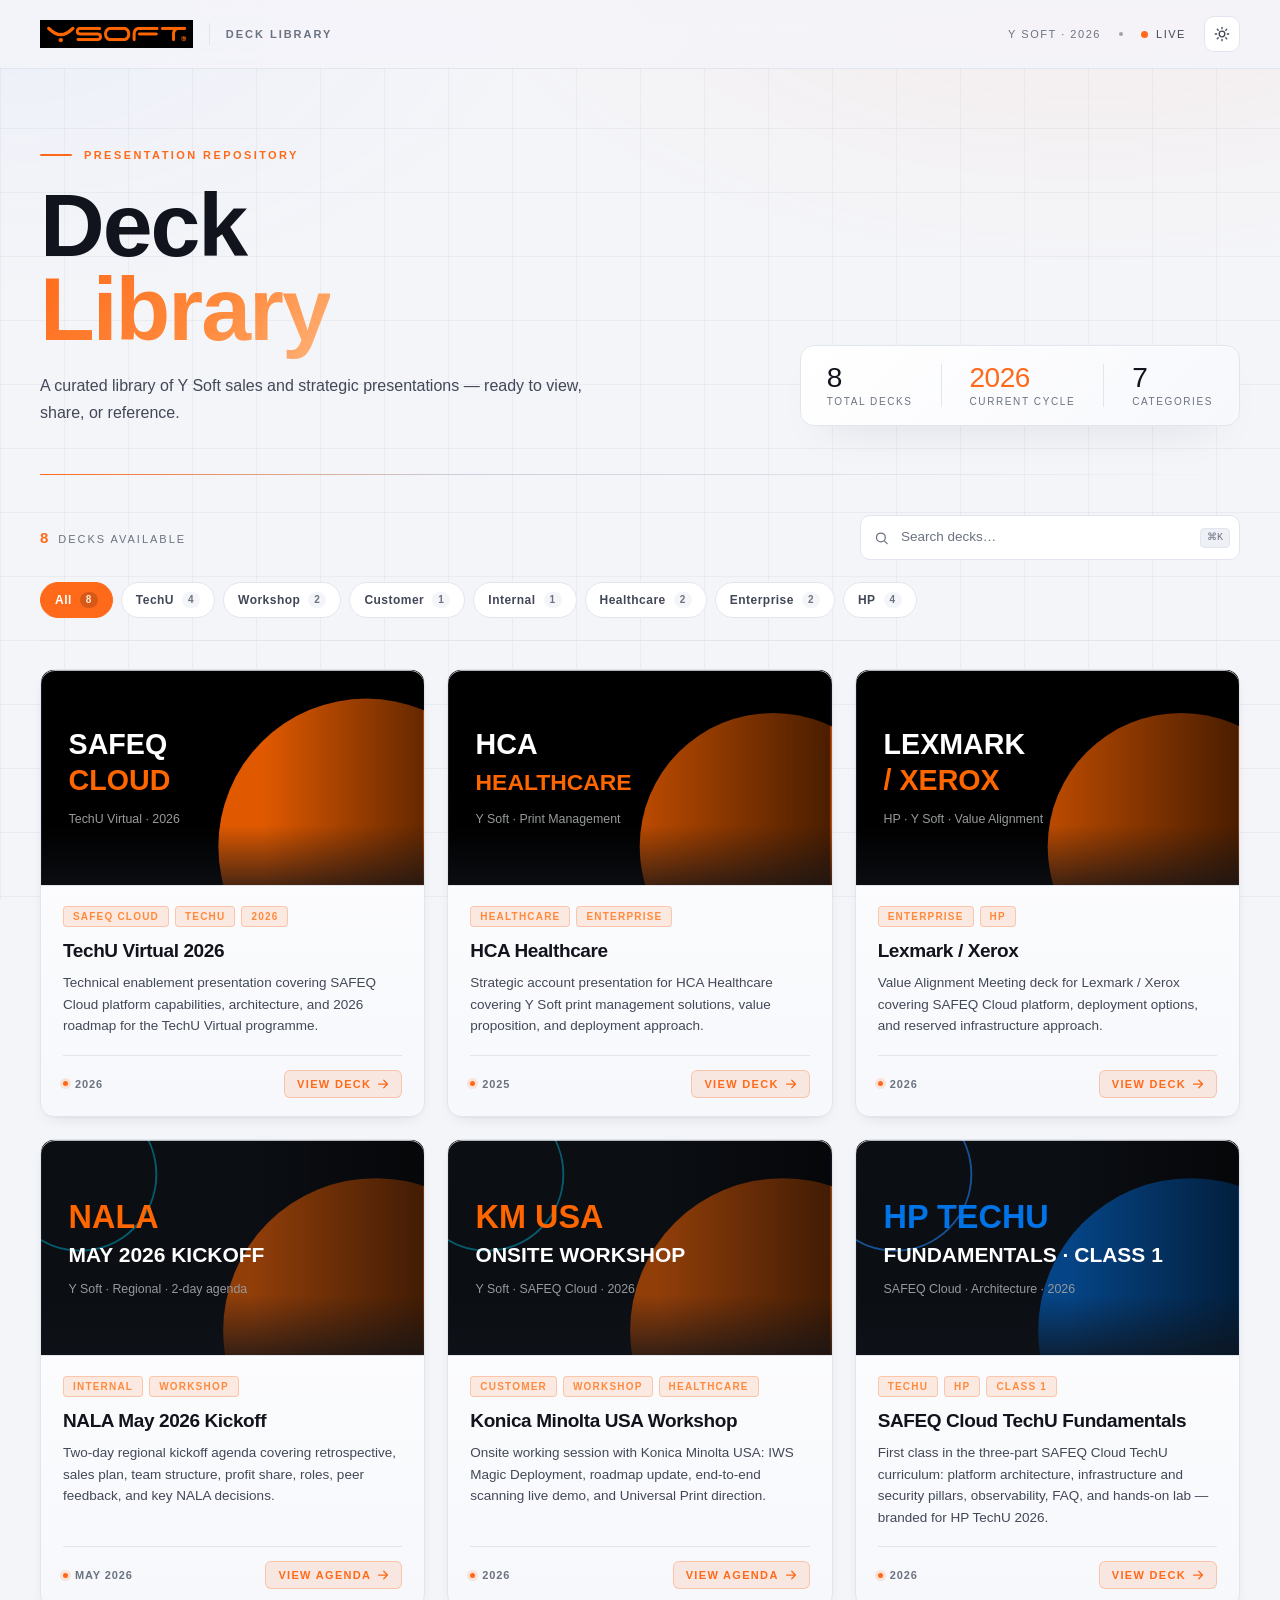
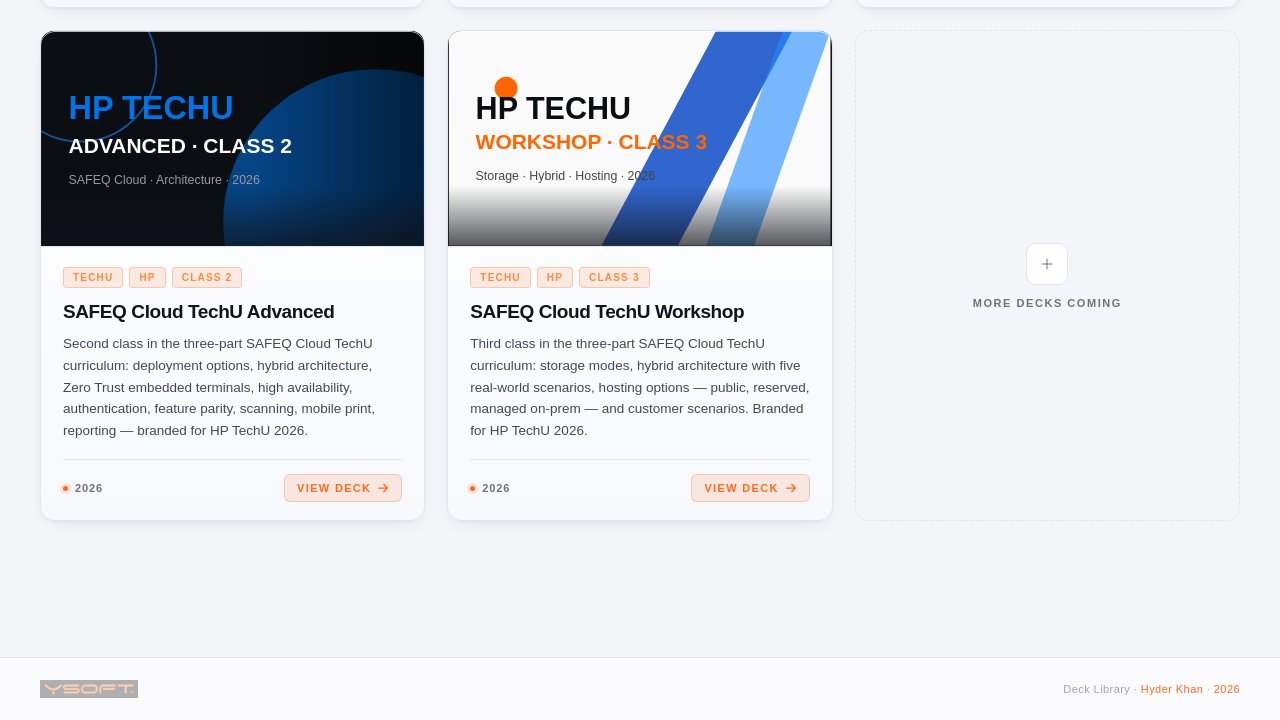
==== commit 8dee6033: "Add Lexmark / Xerox deck to index Forked from HCA-Healthcare deck; HCA references replaced with Lexm" ====
--- a/index.html
+++ b/index.html
@@ -689,6 +689,43 @@
       </div>
     </a>
 
+    <!-- Lexmark / Xerox -->
+    <a class="card" href="./lexmark-xerox/">
+      <div class="card-thumb">
+        <svg viewBox="0 0 400 225" xmlns="http://www.w3.org/2000/svg">
+          <rect width="400" height="225" fill="#000"/>
+          <circle cx="340" cy="185" r="140" fill="#FF6600" opacity="0.72"/>
+          <defs>
+            <linearGradient id="g-lx" x1="0" y1="0" x2="1" y2="0">
+              <stop offset="0%" stop-color="#000" stop-opacity="0"/>
+              <stop offset="52%" stop-color="#000" stop-opacity="0"/>
+              <stop offset="100%" stop-color="#000" stop-opacity="0.60"/>
+            </linearGradient>
+          </defs>
+          <rect width="400" height="225" fill="url(#g-lx)"/>
+          <text x="28" y="88" font-family="Arial Black,sans-serif" font-weight="900" font-size="30" fill="#ffffff">LEXMARK</text>
+          <text x="28" y="126" font-family="Arial Black,sans-serif" font-weight="900" font-size="30" fill="#FF6600">/ XEROX</text>
+          <text x="28" y="160" font-family="Arial,sans-serif" font-size="13" fill="#97999B">HP · Y Soft · Value Alignment</text>
+        </svg>
+      </div>
+      <div class="card-body">
+        <div class="card-tags">
+          <span class="tag">Enterprise</span>
+          <span class="tag">HP</span>
+        </div>
+        <div class="card-title">Lexmark / Xerox</div>
+        <p class="card-desc">Value Alignment Meeting deck for Lexmark / Xerox covering SAFEQ Cloud platform, deployment options, and reserved infrastructure approach.</p>
+        <div class="card-foot">
+          <span class="card-date">2026</span>
+          <span class="card-cta">View Deck
+            <svg viewBox="0 0 24 24" fill="none" stroke="currentColor" stroke-width="2.5">
+              <path stroke-linecap="round" stroke-linejoin="round" d="M13.5 4.5 21 12m0 0-7.5 7.5M21 12H3"/>
+            </svg>
+          </span>
+        </div>
+      </div>
+    </a>
+
     <!-- NALA May 2026 Kickoff -->
     <a class="card" href="./nala-may-2026-kickoff/">
       <div class="card-thumb">
